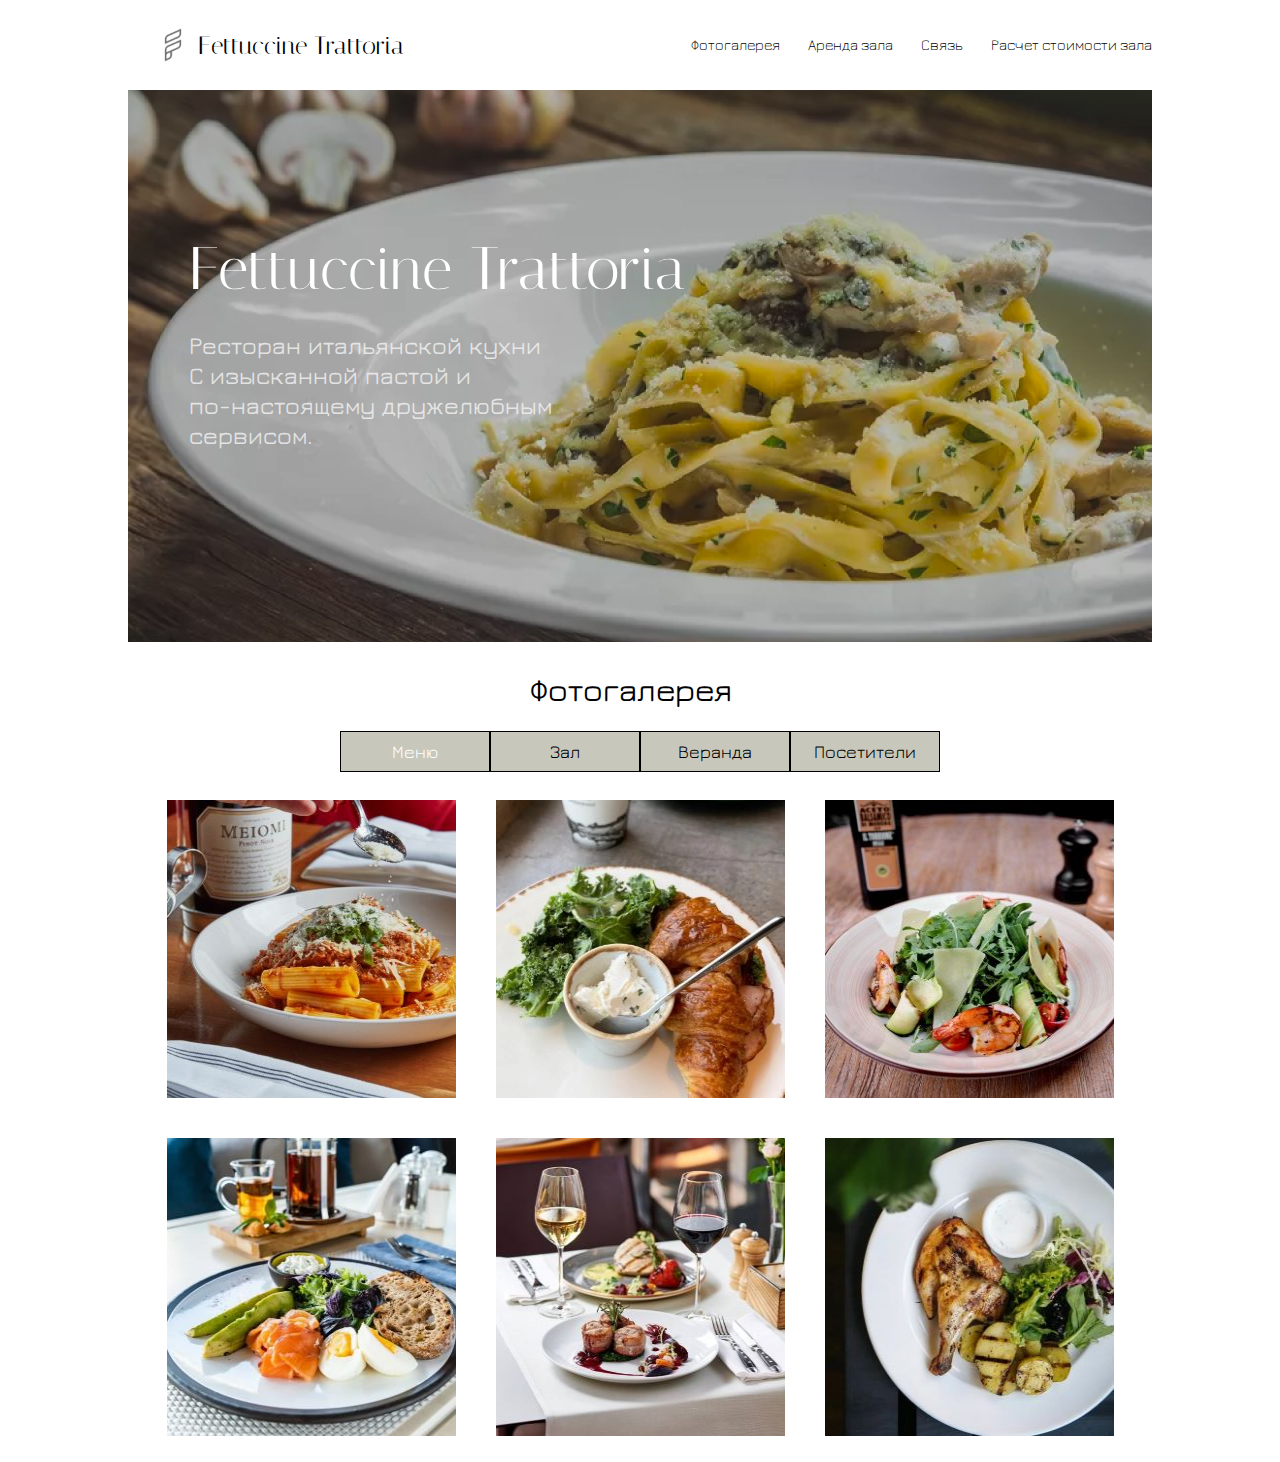
==== index.html @ 3e2b400a "feat: add intro section" ====
<!DOCTYPE html>
<html lang="ru">
<head>
    <meta charset="UTF-8">
    <meta http-equiv="X-UA-Compatible" content="IE=edge">
    <meta name="viewport" content="width=device-width, initial-scale=1.0">
    
    <link rel="icon" href="./assets/svg/logo.svg" type="image/svg">

    
    <link rel="stylesheet" href="./style.css">
<!-- <link rel="stylesheet" href="./reset.css"> -->


<title>Fettuccine Trattoria</title>

</head>

<body>

    <header class="header">
        <div class="wrapper">
            <div class="header__wrapper">
                <div class="header__logo">
                    
                    <a href="#" class="header__logo-link">
                        <img src="./assets/svg/logo.svg" alt="Logo" width="50" height="50" class="header__logo-pic" >
                    </a>
                    <div class="header__logo_text">
                        <a href="#" class="header__logo_text-link">
                            Fettuccine Trattoria
                        </a>
                    </div>
                </div>

                                    
                  <nav class="header__nav">

                    <input id="menu-toggle" type="checkbox">
                    <label class="menu-btn" for="menu-toggle">
                      <span></span>
                    </label>


                    <ul class="header__list">
                        <li class="header__item">
                             <a href="#!" class="header__link">Фотогалерея</a>
                        </li>
                        <li class="header__item">
                            <a href="#!" class="header__link">Аренда зала</a>
                        </li>
                        <li class="header__item">
                             <a href="#!" class="header__link">Связь</a>
                         </li>
                         <li class="header__item">
                            <a href="./calc.html" class="header__link">Расчет стоимости зала</a>
                     </li>
                    </ul>
      	          </nav>
           </div>
      </div>
    </header>

    <main class="main">
         <section class="intro">
            <div class="intro__block">
                <h1 class="intro__title">Fettuccine Trattoria</h1>
                <p class="intro__subtitle">Ресторан итальянской кухни 
                    <br> С изысканной пастой и 
                    <br>по-настоящему дружелюбным 
                    <br>сервисом.</p>

            </div>
        </section> 

        <!-- <section class="preim wrapper">
            <h2 class="preim__title page__title">Преимущества ресторана</h2>
           
            <div class="preim__cards">


                <div class="v1_22">
                    <div class="v1_33"></div><span class="v1_44">КУХНЯ</span>
                    <span class="v1_55">Ospitalita Italiana 2022 - 202310 best Taste of Belarus 2023<br>Лучший ресторан 2021 года по версии 10-Го Белорусского Гастрономического Фестиваля.
            </span></div>


                <div class="v3_2">
                    <div class="v3_3"></div>
                <span class="v3_4">МЕСТОПОЛОЖЕНИЕ</span>
                <span class="v3_5">Мы находимся в самом центре столицы, но благодаря тому,<br> 
                что ресторан в<br>отдельностоящем особняке в<br>тихом московском дворике, у<br>нас очень спокойно и уютно.
                        </span></div>
                    

                <div class="v5_2">
                    <div class="v5_3">
                    </div>
                    <span class="v5_4">ОТЗЫВЫ</span>
                <span class="v5_5">Награда Traveller"s Choice<br>2022 на TripAdvisor<br>5 на Facebook<br>
                    4,7 на Google<br>4,8 на Яндекс</span>
                </div>
              
         

                <div class="v6_2">
                <div class="v6_3"></div><span class="v6_4">СРЕДНИЙ ЧЕК</span>
                <span class="v6_5">Мы используем лучшие<br>
                    ингредиенты для наших блюд и<br>
                    уверены, что у нас отличное<br>
                    сочетание - "цена - качество"
        
                </span></div>
                
           

            </div>

         </section> -->

         <section class="halls wrapper">
            <h2 class="halls__title page__title">Фотогалерея</h2>
           
            <div class="halls__buttons">
                <button class="halls__button button_color" data-hall="menu">Меню</button>
                <button class="halls__button" data-hall="hall">Зал</button>
                <button class="halls__button" data-hall="veranda">Веранда</button>
                <button class="halls__button" data-hall="visitors">Посетители</button>
            </div>

            <div class="photo__slider">
                <div class="slider">
                    <ul class="halls__cards slider_left">
                        <li class="halls__card"><img class="halls__img" src="./assets/jpg/меню1.jpg" alt=""></li>
                        <li class="halls__card-none-mobile"><img class="halls__img" src="./assets/jpg/меню2.jpg" alt=""></li>
                        <li class="halls__card-none-mobile"><img class="halls__img" src="./assets/jpg/меню3.jpg" alt=""></li>
                        <li class="halls__card-none-mobile"><img class="halls__img" src="./assets/jpg/меню4.jpg" alt=""></li>
                        <li class="halls__card-none"><img class="halls__img" src="./assets/jpg/меню5.jpg" alt=""></li>
                        <li class="halls__card-none"><img class="halls__img" src="./assets/jpg/меню6.jpg" alt=""></li>
                    </ul>
                
                    <ul class="halls__cards slider_center">  
                        <li class="halls__card"><img class="halls__img" src="./assets/jpg/меню1.jpg" alt=""></li>
                        <li class="halls__card-none-mobile"><img class="halls__img" src="./assets/jpg/меню2.jpg" alt=""></li>
                        <li class="halls__card-none-mobile"><img class="halls__img" src="./assets/jpg/меню3.jpg" alt=""></li>
                        <li class="halls__card-none-mobile"><img class="halls__img" src="./assets/jpg/меню4.jpg" alt=""></li>
                        <li class="halls__card-none"><img class="halls__img" src="./assets/jpg/меню5.jpg" alt=""></li>
                        <li class="halls__card-none"><img class="halls__img" src="./assets/jpg/меню6.jpg" alt=""></li>
                    </ul>
                         
                    <ul class="halls__cards slider_right">  
                        <li class="halls__card"><img class="halls__img" src="./assets/jpg/меню1.jpg" alt=""></li>
                        <li class="halls__card-none-mobile"><img class="halls__img" src="./assets/jpg/меню2.jpg" alt=""></li>
                        <li class="halls__card-none-mobile"><img class="halls__img" src="./assets/jpg/меню3.jpg" alt=""></li>
                        <li class="halls__card-none-mobile"><img class="halls__img" src="./assets/jpg/меню4.jpg" alt=""></li>
                        <li class="halls__card-none"><img class="halls__img" src="./assets/jpg/меню5.jpg" alt=""></li>
                        <li class="halls__card-none"><img class="halls__img" src="./assets/jpg/меню6.jpg" alt=""></li>
                    </ul>
                </div>
                
                <div class="arrows">
                    <button class="button_slider_left">&lt;--</button>
                    <button class="button_slider_right">--></button>
                </div>
            </div>
         

        </section>



        <!-- <section class="video wrapper">
            <h2 class="video__title page__title">Видео</h2>
            <li class="video__main"><img class="video__img" src="./Assets/jpg/image 1.jpg" alt="">

        </li>
        </section>

        <section class="price wrapper">
            <h2 class="price__title page__title">Аренда зала</h2>
    
            <div class="price__cards">

                <div class="price__one price__card">
                    <div class="v0_4">
                        <span class="v0_1">День рождения</span>
                        <span class="v0_2">от 250 $</span>
                        <span class="v0_3">10-30 чел. <br><br>
                       Малый зал<br>
                      Музыкальное<br> оборудование<br>
                      Подбор меню</span>
                    </div>

                </div>

                <div class="price__one price__card">
                    <div class="v0_4">
                        <span class="v0_1">Корпоративный<br>праздник<br><br></span>
                        <span class="v0_2"><br>от 750 $<br></span>
                        <span class="v0_3"><br>30-50 чел.<br> <br>
                            Большой зал<br>
                            Фуршет<br>
                            Музыкальное<br>оборудование<br>
                            Подбор меню</span>
                    </div>

                </div>

                <div class="price__one price__card">
                    <div class="v0_4">
                        <span class="v0_1">Свадьба в итальянском стиле <br></span>
                        <span class="v0_2"><br>от 1250$ </span>
                        <span class="v0_3"><br>50-100 чел.<br> <br>
                            Большой зал и веранда<br>
                            Индивидуальное меню<br>
                            Декорации<br>
                            Фуршет<br>
                            Музыкальное<br>оборудование</span>
                    </div>

                </div>

            </div>

        </section>

        <section class="connection wrapper">
        <div class="v8_2"><div class="v8_3"></div>
        <div class="v8_4"><div class="v8_5"><span class="v8_6">Сообщение</span>
        </div><div class="v8_7"><span class="v8_8">Номер телефона</span>
        </div><div class="v8_9"><span class="v8_10">E-mail</span></div>
        <div class="v8_11"><span class="v8_12">Отправить</span></div></div>
        <div class="v8_13"><span class="v8_14">Здесь Вы можете связаться  с нами</span></div></div>
         </section> -->  

    </main>
    <!-- <section class="footer wrapper">

        <div class="footer__first">

            <div class="footer__one">
                <p class="footer_one">Брест, ул. Вишневая, д. 25<br>
                    E-mail: fettuccine.rest@gmail.com
                </p><br>
              <span>©</span>
              <span>2023</span>
              <a href="https://github.com/Darya3em3">github</a>
            </div>
     </div>

     <div><p class="footer_second">Ссылка на макет Figma<br>
        Бессилко Дарья, ЭМ-3
    </p></div>

    
      <div class="footer_third">
        <div class="footer__links">
            <a href="#">
                <img class="icon__inst" src="./Assets/svg/inst.svg" alt="">
            </a>
            <a href="#">
                <img class="icon__pin" src="./Assets/svg/image 4.svg" alt="">
            </a>
            <a href="#">
                <img class="icon__tg" src="./Assets/svg/tg.svg" alt="">
            </a>
          </div>
          <p class="footer_three">т. +375 (33) 246-18-15</p>
        </div>

     </section> -->
     <script type="module" src="./script.js"></script>
</body>
</html>
---- style.css ----
@charset "UTF-8";
html, body, div, span, applet, object, iframe,
h1, h2, h3, h4, h5, h6, p, blockquote, pre,
a, abbr, acronym, address, big, cite, code,
del, dfn, em, img, ins, kbd, q, s, samp,
small, strike, strong, sub, sup, tt, var,
b, u, i, center,
dl, dt, dd, ol, ul, li,
fieldset, form, label, legend,
table, caption, tbody, tfoot, thead, tr, th, td,
article, aside, canvas, details, embed,
figure, figcaption, footer, header, hgroup,
menu, nav, output, ruby, section, summary,
time, mark, audio, video {
  margin: 0;
  padding: 0;
  border: 0;
  font-size: 100%;
  font: inherit;
  vertical-align: baseline;
}

/* make sure to set some focus styles for accessibility */
:focus {
  outline: 0;
}

/* HTML5 display-role reset for older browsers */
article, aside, details, figcaption, figure,
footer, header, hgroup, menu, nav, section {
  display: block;
}

body {
  line-height: 1;
}

ol, ul {
  list-style: none;
}

blockquote, q {
  quotes: none;
}

blockquote:before, blockquote:after,
q:before, q:after {
  content: "";
  content: none;
}

table {
  border-collapse: collapse;
  border-spacing: 0;
}

input[type=search]::-webkit-search-cancel-button,
input[type=search]::-webkit-search-decoration,
input[type=search]::-webkit-search-results-button,
input[type=search]::-webkit-search-results-decoration {
  -webkit-appearance: none;
  -moz-appearance: none;
}

input[type=search] {
  -webkit-appearance: none;
  -moz-appearance: none;
  box-sizing: content-box;
}

textarea {
  overflow: auto;
  vertical-align: top;
  resize: vertical;
}

/**
 * Correct `inline-block` display not defined in IE 6/7/8/9 and Firefox 3.
 */
audio,
canvas,
video {
  display: inline-block;
  *display: inline;
  *zoom: 1;
  max-width: 100%;
}

/**
 * Prevent modern browsers from displaying `audio` without controls.
 * Remove excess height in iOS 5 devices.
 */
audio:not([controls]) {
  display: none;
  height: 0;
}

/**
 * Address styling not present in IE 7/8/9, Firefox 3, and Safari 4.
 * Known issue: no IE 6 support.
 */
[hidden] {
  display: none;
}

/**
 * 1. Correct text resizing oddly in IE 6/7 when body `font-size` is set using
 *    `em` units.
 * 2. Prevent iOS text size adjust after orientation change, without disabling
 *    user zoom.
 */
html {
  font-size: 100%; /* 1 */
  -webkit-text-size-adjust: 100%; /* 2 */
  -ms-text-size-adjust: 100%; /* 2 */
}

/**
 * Address `outline` inconsistency between Chrome and other browsers.
 */
a:focus {
  outline: thin dotted;
}

/**
 * Improve readability when focused and also mouse hovered in all browsers.
 */
a:active,
a:hover {
  outline: 0;
}

/**
 * 1. Remove border when inside `a` element in IE 6/7/8/9 and Firefox 3.
 * 2. Improve image quality when scaled in IE 7.
 */
img {
  border: 0; /* 1 */
  -ms-interpolation-mode: bicubic; /* 2 */
}

/**
 * Address margin not present in IE 6/7/8/9, Safari 5, and Opera 11.
 */
figure {
  margin: 0;
}

/**
 * Correct margin displayed oddly in IE 6/7.
 */
form {
  margin: 0;
}

/**
 * Define consistent border, margin, and padding.
 */
fieldset {
  border: 1px solid #c0c0c0;
  margin: 0 2px;
  padding: 0.35em 0.625em 0.75em;
}

/**
 * 1. Correct color not being inherited in IE 6/7/8/9.
 * 2. Correct text not wrapping in Firefox 3.
 * 3. Correct alignment displayed oddly in IE 6/7.
 */
legend {
  border: 0; /* 1 */
  padding: 0;
  white-space: normal; /* 2 */
  *margin-left: -7px; /* 3 */
}

/**
 * 1. Correct font size not being inherited in all browsers.
 * 2. Address margins set differently in IE 6/7, Firefox 3+, Safari 5,
 *    and Chrome.
 * 3. Improve appearance and consistency in all browsers.
 */
button,
input,
select,
textarea {
  font-size: 100%; /* 1 */
  margin: 0; /* 2 */
  vertical-align: baseline; /* 3 */
  *vertical-align: middle; /* 3 */
}

/**
 * Address Firefox 3+ setting `line-height` on `input` using `!important` in
 * the UA stylesheet.
 */
button,
input {
  line-height: normal;
}

/**
 * Address inconsistent `text-transform` inheritance for `button` and `select`.
 * All other form control elements do not inherit `text-transform` values.
 * Correct `button` style inheritance in Chrome, Safari 5+, and IE 6+.
 * Correct `select` style inheritance in Firefox 4+ and Opera.
 */
button,
select {
  text-transform: none;
}

/**
 * 1. Avoid the WebKit bug in Android 4.0.* where (2) destroys native `audio`
 *    and `video` controls.
 * 2. Correct inability to style clickable `input` types in iOS.
 * 3. Improve usability and consistency of cursor style between image-type
 *    `input` and others.
 * 4. Remove inner spacing in IE 7 without affecting normal text inputs.
 *    Known issue: inner spacing remains in IE 6.
 */
button,
html input[type=button],
input[type=reset],
input[type=submit] {
  -webkit-appearance: button; /* 2 */
  cursor: pointer; /* 3 */
  *overflow: visible; /* 4 */
}

/**
 * Re-set default cursor for disabled elements.
 */
button[disabled],
html input[disabled] {
  cursor: default;
}

/**
 * 1. Address box sizing set to content-box in IE 8/9.
 * 2. Remove excess padding in IE 8/9.
 * 3. Remove excess padding in IE 7.
 *    Known issue: excess padding remains in IE 6.
 */
input[type=checkbox],
input[type=radio] {
  box-sizing: border-box; /* 1 */
  padding: 0; /* 2 */
  *height: 13px; /* 3 */
  *width: 13px; /* 3 */
}

/**
 * 1. Address `appearance` set to `searchfield` in Safari 5 and Chrome.
 * 2. Address `box-sizing` set to `border-box` in Safari 5 and Chrome
 *    (include `-moz` to future-proof).
 */
input[type=search] {
  -webkit-appearance: textfield; /* 1 */ /* 2 */
  box-sizing: content-box;
}

/**
 * Remove inner padding and search cancel button in Safari 5 and Chrome
 * on OS X.
 */
input[type=search]::-webkit-search-cancel-button,
input[type=search]::-webkit-search-decoration {
  -webkit-appearance: none;
}

/**
 * Remove inner padding and border in Firefox 3+.
 */
button::-moz-focus-inner,
input::-moz-focus-inner {
  border: 0;
  padding: 0;
}

/**
 * 1. Remove default vertical scrollbar in IE 6/7/8/9.
 * 2. Improve readability and alignment in all browsers.
 */
textarea {
  overflow: auto; /* 1 */
  vertical-align: top; /* 2 */
}

/**
 * Remove most spacing between table cells.
 */
table {
  border-collapse: collapse;
  border-spacing: 0;
}

html,
button,
input,
select,
textarea {
  color: #222;
}

::-moz-selection {
  background: #b3d4fc;
  text-shadow: none;
}

::selection {
  background: #b3d4fc;
  text-shadow: none;
}

img {
  vertical-align: middle;
}

fieldset {
  border: 0;
  margin: 0;
  padding: 0;
}

textarea {
  resize: vertical;
}

.chromeframe {
  margin: 0.2em 0;
  background: #ccc;
  color: #000;
  padding: 0.2em 0;
}

html {
  box-sizing: border-box;
}

*, *::before, *::after {
  box-sizing: inherit;
}

.page__title {
  font-family: "Jura";
  font-style: normal;
  font-weight: 500;
  font-size: 32px;
  line-height: 38px;
  text-align: center;
  color: #000000;
}

/*.page__line{
  position: absolute;
  width: 327px;
  height: 12px;
  transform: rotate(180deg);
}*/
/*body {
  font-family: 'Italiana';
font-style: normal;
font-weight: 300;
font-size: 15px;
line-height: 18px;
color: #000000;
}*/
/*HEADER*/
.wrapper {
  max-width: 1024px;
  min-height: 90px;
  margin: 0 auto;
  position: relative;
}
@media (max-width: 320px) {
  .wrapper {
    margin: -14px auto;
  }
}

.header {
  /*position: fixed;*/
  top: 0;
  left: 0;
  width: 100%;
}
@media (max-width: 768px) {
  .header {
    height: 90px;
    max-width: 768px;
  }
}
@media (max-width: 320px) {
  .header {
    height: 85px;
    max-width: 320px;
  }
}

.header__wrapper {
  min-height: 90px;
  max-width: 1024px;
  display: flex;
  /*flex-wrap: wrap;*/
  flex-wrap: nowrap;
  align-items: center;
  justify-content: space-between;
}
@media (max-width: 768px) {
  .header__wrapper {
    height: 90px;
    max-width: 768px;
  }
}
@media (max-width: 320px) {
  .header__wrapper {
    height: 70px;
    max-width: 320px;
  }
}

/*.header__list{
  margin-top: 0px;
  display: flex;
  flex-wrap: wrap;
  gap: 0 28px;
flex-wrap: wrap;
text-align: center;
}*/
.header__list {
  max-width: 1024px;
  display: flex;
  justify-content: center;
  max-height: 36px;
  gap: 0 28px;
  /*max-width: 1024px;
  display: flex;
  justify-content: center;

  gap: 0 15px;
  flex-wrap: wrap;
  text-align: center;*/
}
@media (max-width: 768px) {
  .header__list {
    gap: 0 20px;
  }
}
@media (max-width: 320px) {
  .header__list {
    /*display: none;*/
  }
}

.style_logo_text {
  text-align: right;
}

.style_logo_text {
  font-family: "Italiana";
  font-style: normal;
  position: absolute;
  width: 238px;
  height: 34px;
  left: 70px;
  top: 32px;
}

/*что это..*/
/*.header__logo_text-li{
min-height: 90px;
max-width: 1024px;
  font-family: Italiana;
  font-weight: 238;
  font-style: normal;
  font-size: 25px;
  line-height: 29px;
  color: black;
  text-decoration: none; 
}*/
@media (max-width: 320px) {
  .header__logo_text {
    margin-top: 17px;
  }
}

.header__logo_text-link {
  font-family: "Italiana";
  font-style: normal;
  font-weight: 400;
  font-size: 25px;
  line-height: 29px;
  color: black;
  text-decoration: none;
}
@media (max-width: 768px) {
  .header__logo_text-link {
    font-size: 25px;
    line-height: 29px;
  }
}
@media (max-width: 320px) {
  .header__logo_text-link {
    padding-top: 10px;
    /* height: 63px;*/
    font-size: 15px;
    line-height: 18px;
  }
}

/*
.header__logo-link{
  /*margin-top: 20px; */ /*9*/
/*margin-right: 11px;
 margin-left: 20px;
 align-items: center;

 @media (max-width: 768px){
   margin-left: 20px;

 }

 @media (max-width: 320px){
  position: relative;
  margin-top: 10px;

  margin-left: 12px;;       
 }

 }
*/
.header__logo {
  /* width: 159px; */
  height: 63px;
  display: flex;
  flex-wrap: wrap;
  align-items: center;
  justify-content: space-between;
  margin-left: 0px;
}
@media (max-width: 320px) {
  .header__logo {
    padding-top: 0px;
    max-height: 388px;
    margin-left: 0px;
  }
}

/*.style_logo_te{
  min-height: 90px;
  max-width: 1024px;
  font-family: 'Italiana';
  font-style: normal;
  font-weight: 400;
  font-size: 25px;
  margin-left: 30px;
  margin-top: 0px;
  color: #000000;  
}*/
/*.header__logo{
   justify-content: space-between; 
   margin-right: 20px;
 }
*/
/* .header__logo-link{
  height: 50px;
  display: flex;
  margin-left: 18px;
  padding-top: 12px;
  height: 5px;
}*/
.header__logo-link {
  /*margin-top: 20px; */ /*9*/
  /*margin-right: 11px;*/
  margin-left: 20px;
  align-items: center;
}
@media (max-width: 768px) {
  .header__logo-link {
    margin-left: 20px;
  }
}
@media (max-width: 320px) {
  .header__logo-link {
    position: relative;
    margin-top: 10px;
    margin-left: 12px;
  }
}

.header__item-last {
  margin-right: 19px;
  /*
  @media (max-width: 768px){
    margin-right: 17px;
  }
  */
  /*@media (max-width: 320px){
  }*/
}

.header__wrapper:hover, .header__wrapper:focus, .header__wrapper:active {
  color: #ffffff;
}

/*что это 2*/
/*
.header__item{
  margin-right: 11px;
  padding-top: 35px;
}
*/
.header__link {
  font-family: "Jura";
  font-style: normal;
  font-weight: 300;
  font-size: 15px;
  line-height: 18px;
  color: black;
  text-decoration: none;
}
@media (max-width: 768px) {
  .header__link {
    font-size: 15px;
    line-height: 18px;
  }
}
@media (max-width: 320px) {
  .header__link {
    font-weight: 0;
    font-size: 0px;
    line-height: 0px;
  }
}

.intro {
  height: 552px;
  width: 1024px;
  margin: 0 auto;
  background-image: url(./Assets/jpg/image.jpg);
  padding-left: 61px;
  padding-bottom: 124px;
}
@media (max-width: 768px) {
  .intro {
    height: 552px;
    width: 100%;
  }
}
@media (max-width: 320px) {
  .intro {
    background-image: url(./Assets/jpg/image320.jpg);
    height: 283px;
    width: 320px;
    padding-top: 10px;
    padding-left: 21px;
  }
}

.intro__block {
  display: flex;
  flex-direction: column;
  padding-top: 43px;
  gap: 26px;
}
@media (max-width: 320px) {
  .intro__block {
    padding-top: 3px;
  }
}

.intro__title {
  font-family: "Italiana";
  font-style: normal;
  font-weight: 400;
  font-size: 60px;
  line-height: 71px;
  color: #FFFFFF;
  padding-top: 100px;
}
@media (max-width: 768px) {
  .intro__title {
    font-size: 60px;
  }
}
@media (max-width: 320px) {
  .intro__title {
    font-size: 30px;
    line-height: 35px;
    padding-top: 43px;
  }
}

.intro__subtitle {
  font-family: "Jura";
  font-style: normal;
  font-weight: 445;
  font-size: 24px;
  line-height: 30px;
  color: rgba(245, 245, 245, 0.79);
}
@media (max-width: 768px) {
  .intro__subtitle {
    /* font-size: 20px;
     line-height: 35px;*/
  }
}
@media (max-width: 320px) {
  .intro__subtitle {
    padding-top: 15px;
    font-size: 15px;
    line-height: 17.75px;
  }
}

/*SERVICE*/
.v6_2 {
  width: 241px;
  height: 306px;
  background-repeat: no-repeat;
  background-position: center center;
  background-size: cover;
  opacity: 1;
  position: relative;
  top: 26px;
  left: 0px;
  overflow: hidden;
}

.v6_3 {
  width: 113px;
  height: 104px;
  background: url("./assets/svg/f_ad4.svg");
  background-repeat: no-repeat;
  background-position: center center;
  background-size: cover;
  opacity: 1;
  position: absolute;
  top: 13px;
  left: 64px;
  overflow: hidden;
}

.v6_4 {
  width: 193px;
  color: rgb(0, 0, 0);
  position: absolute;
  top: 134px;
  left: 10px;
  font-family: Megrim;
  font-weight: Medium;
  font-size: 23px;
  opacity: 1;
  text-align: center;
}

.v6_5 {
  width: 229px;
  color: rgb(0, 0, 0);
  position: absolute;
  top: 180px;
  left: 3px;
  font-family: Jura;
  font-weight: Regular;
  font-size: 15px;
  Line-height: 18px;
  opacity: 1;
  text-align: center;
}

.v5_2 {
  width: 239px;
  height: 306px;
  background-repeat: no-repeat;
  background-position: center center;
  background-size: cover;
  opacity: 1;
  position: relative;
  top: 26px;
  left: 0px;
  overflow: hidden;
}

.v5_3 {
  width: 135px;
  height: 87px;
  background: url("./assets/svg/f_ad3.svg");
  background-repeat: no-repeat;
  background-position: center center;
  background-size: cover;
  opacity: 1;
  position: absolute;
  top: 16px;
  left: 52px;
  overflow: hidden;
}

.v5_4 {
  width: 99px;
  color: rgb(0, 0, 0);
  position: absolute;
  top: 133px;
  left: 61px;
  font-family: Megrim;
  font-weight: Medium;
  font-size: 23px;
  opacity: 1;
  text-align: center;
}

.v5_5 {
  width: 229px;
  color: rgb(0, 0, 0);
  position: absolute;
  top: 181px;
  left: 10px;
  font-family: Jura;
  font-weight: Medium;
  font-size: 15px;
  Line-height: 18px;
  opacity: 1;
  text-align: center;
}

.v3_2 {
  width: 254px;
  height: 306px;
  background-repeat: no-repeat;
  background-position: center center;
  background-size: cover;
  opacity: 1;
  position: relative;
  top: 26px;
  left: 0px;
  overflow: hidden;
}

.v3_3 {
  width: 135px;
  height: 111px;
  background: url("./assets/svg/f_ad2.svg");
  background-repeat: no-repeat;
  background-position: center center;
  background-size: cover;
  opacity: 1;
  position: absolute;
  top: 4px;
  left: 61px;
  overflow: hidden;
}

.v3_4 {
  width: 276px;
  color: rgb(0, 0, 0);
  position: absolute;
  top: 133px;
  left: 19px;
  /* Width: 276px;
  Height: 28px;*/
  font-family: "Megrim";
  font-weight: 500;
  line-height: 27px;
  font-size: 23px;
  opacity: 1;
  text-align: center;
}

.v3_5 {
  width: 245px;
  color: rgb(0, 0, 0);
  position: absolute;
  top: 180px;
  left: 4px;
  font-family: "Jura";
  font-weight: 500;
  font-size: 15px;
  Line-height: 18px;
  opacity: 1;
  text-align: center;
}

/**/
.v1_22 {
  width: 247px;
  height: 306px;
  background-repeat: no-repeat;
  background-position: center center;
  background-size: cover;
  opacity: 1;
  position: relative;
  top: 26px;
  left: 0px;
  overflow: hidden;
}

.v1_33 {
  width: 135px;
  height: 111px;
  background: url("./assets/svg/f_ad1.svg");
  background-repeat: no-repeat;
  background-position: center center;
  background-size: cover;
  opacity: 1;
  position: absolute;
  top: 0px;
  left: 53px;
  overflow: hidden;
}

.v1_44 {
  width: 74px;
  color: rgb(0, 0, 0);
  position: absolute;
  top: 132px;
  left: 81px;
  font-family: "Megrim";
  font-weight: Medium;
  font-size: 23px;
  opacity: 1;
  text-align: center;
}

.v1_55 {
  width: 253px;
  color: rgb(0, 0, 0);
  position: absolute;
  top: 183px;
  left: 3px;
  font-family: "Jura";
  font-weight: Medium;
  font-size: 15px;
  opacity: 1;
  Line-height: 18px;
  text-align: center;
}

.preim {
  max-width: 1024px;
  min-height: 443px;
  position: relative;
}
@media (max-width: 768px) {
  .preim {
    max-width: 768px;
  }
}
@media (max-width: 320px) {
  .preim {
    max-width: 320px;
  }
}

.preim__title {
  padding: 40px 0 0 0px;
  /* padding: 5px 0 0 0px;*/
  margin-left: 15px;
}
@media (max-width: 768px) {
  .preim__title {
    padding: 50px 0 0 40px;
  }
}
@media (max-width: 320px) {
  .preim__title {
    padding: 16px 0 0 15px;
  }
}

/*для выше
  .service__title{
  padding: 27px 0 0 75px;
  }
  */
/*может и не нужно .preim{
  max-width: 1024px;
  margin: 110 auto;
}*/
.preim__cards {
  max-width: 1024px;
  min-height: 329px;
  /*
  max-width: 951px;*/
  margin: 0 auto;
  padding: 10px 0 0 0;
  display: flex;
  gap: 90px 0;
}
@media (max-width: 768px) {
  .preim__cards {
    max-width: 675px;
    padding: 50px 0 0 0;
    gap: 28px 0;
  }
}
@media (max-width: 320px) {
  .preim__cards {
    max-width: 284px;
    padding: 25px 0 0 0;
    gap: 14px 0;
  }
}

/*что-то на нормальном
.service__cards {
max-width: 951px;
margin: 0 auto;
padding: 96px 0 0 0;
display: flex;
flex-direction: column;
gap: 58px 0;
}
*/
.preim__card {
  min-height: 217px;
  gap: 221px;
  align-items: center;
  padding: 0 0 0 45px;
  margin-top: 29px;
}
@media (max-width: 768px) {
  .preim__card {
    min-height: 107px;
    gap: 25px;
    padding: 0 0 0 78px;
  }
}
@media (max-width: 320px) {
  .preim__card {
    min-height: 45px;
    gap: 10px;
    padding: 0 0 0 14px;
  }
}

/*что-то на нормальном
.service__card{
border: 3px solid #A18364;
min-height: 217px;
display: flex;
gap: 21px;
align-items: center;
padding: 0 0 0 26px;
}

*/
/*хз все эти imj и карды*/
.preim__card-img1 {
  width: 135px;
  height: 111.38px;
  margin-top: 0px;
}

.preim__card-img2 {
  width: 135px;
  height: 111.38px;
  margin-top: 0px;
}

.preim__card-img3 {
  width: 135px;
  height: 117.38px;
  margin-top: 0px;
}

.preim__card2 {
  min-height: 217px;
  gap: 221px;
  align-items: center;
  padding: 0 0 0 50px;
  margin-top: 0px;
}

.preim__card3 {
  min-height: 217px;
  gap: 221px;
  align-items: center;
  padding: 0 0 0 21px;
  margin-top: 0px;
}

.preim__card4 {
  min-height: 217px;
  gap: 221px;
  align-items: center;
  padding: 0 0 0 5px;
  margin-top: 0px;
}

.preim__card-img4 {
  width: 111px;
  height: 110.38px;
  margin-top: 18px;
  margin-left: 85px;
}

.preim__card-paragraph {
  font-family: "Megrim";
  font-weight: 500;
  font-size: 23px;
  line-height: 27px;
  position: absolute;
  margin-left: 31px;
  margin-top: 18px;
  gap: 2px;
  color: #000000;
}

/*хз что это*/
.preim__card-paragraph-opis {
  font-family: "Jura";
  font-style: normal;
  font-weight: 500;
  font-size: 15px;
  line-height: 18px;
  text-align: center;
  color: #000000;
  position: relative;
}

/*HALLS*/
.halls__title {
  padding: 28px 18px 0 0;
}
@media (max-width: 320px) {
  .halls__title {
    padding: 14px 2px 0 0;
  }
}

.halls__buttons {
  padding: 23px 0 0 0px;
  margin: 10 auto;
  display: flex;
  /*margin-left: 192px;*/
  justify-content: center;
  /* gap: 0 10px;*/
}
@media (max-width: 320px) {
  .halls__buttons {
    padding: 23px 0 0 0;
    /*gap: 7px;*/
    flex-wrap: wrap;
  }
}

.halls__button {
  width: 150px;
  height: 41px;
  background-color: #C7C7BB;
  border: 1px solid #000000;
  font-family: "Jura";
  font-style: normal;
  font-weight: 400;
  font-size: 18px;
  line-height: 21px;
  text-align: center;
  color: #000000;
  transition: 0.6s all ease-in-out;
}

.halls__button:hover {
  /* background-color: #C7C7BB;
   color: #fff;*/
  cursor: pointer;
}

.halls__cards {
  display: flex;
  gap: 40px 40px;
  justify-content: center;
  margin: 28px auto 0 auto;
  flex-wrap: wrap;
}

/*.halls__card {
}
*/
.halls__img {
  width: 289px;
  height: 298px;
}

/*.display__none{
  @media (max-width: 768px)
{
  display:none;
}
}*/
/*@media (max-width: 320px)
{display:none;
}}*/
/*@media (max-width: 768px)
{}*/
@media (max-width: 768px) {
  .halls__card-none {
    display: none;
  }
}
@media (max-width: 320px) {
  .halls__card-none {
    display: none;
  }
}

@media (max-width: 320px) {
  .halls__card-none-mobile {
    display: none;
  }
}
.button_color {
  background-color: #C7C7BB;
  color: #fff;
}

/*slider*/
.photo__slider {
  position: relative;
  height: 690px;
  overflow-x: hidden;
}
@media (max-width: 768px) {
  .photo__slider {
    height: 690px;
  }
}
@media (max-width: 320px) {
  .photo__slider {
    height: 360px;
  }
}

.slider {
  display: flex;
  width: 300%;
  position: absolute;
  left: -100%;
  transition-duration: 3s;
}

.arrows {
  display: flex;
  position: absolute;
  z-index: 2;
  width: 100%;
  justify-content: space-between;
  top: calc(50% - 10px);
  opacity: 0;
  transition: all 3s;
}
.slider:hover + .arrows, .arrows:hover {
  opacity: 1;
}

.move_left {
  animation-name: move_left;
  animation-duration: 2s;
}

@keyframes move_left {
  0% {
    left: -100%;
  }
  100% {
    left: -200%;
  }
}
.move_right {
  animation-name: move_right;
  animation-duration: 2s;
}

@keyframes move_right {
  0% {
    left: -100%;
  }
  100% {
    left: 0%;
  }
}
.video {
  max-width: 1024px;
  min-height: 683px;
}

.video__title {
  position: relative;
  text-align: right;
  /*
  padding: 83px 405px 0 0;*/
  padding: 86px 445px 0 0;
}

/*хз что это*/
.video__link {
  max-width: 945px;
  height: 568px;
  display: block;
  margin: 1px auto 0 auto;
  padding: 20px 4px 0 0;
  /*margin: 83px 405px 405px 405px;
  margin-top: 30px;*/
}

.icon__video {
  display: block;
  margin: 1px auto 0 auto;
  padding: 20px 4px 0 0;
}

/*кр
.video__title {
padding: 74px 0 0 75px;
}
*/
.video__main {
  max-width: 945px;
  height: 568px;
  display: block;
  margin: 1px auto 0 auto;
  padding: 20px 444px 0 0;
}

/* price*/
.price__title {
  text-align: right;
  padding: 85px 425px 0 0;
}

.span {
  font-size: 35px;
  font-weight: 300;
}

.v0_4 {
  width: 227px;
  height: 285px;
  background: rgb(199, 199, 187);
  opacity: 1;
  position: relative;
  top: 0px;
  left: 0px;
  border-top-left-radius: 15px;
  border-top-right-radius: 15px;
  border-bottom-left-radius: 15px;
  border: 2px solid #000000;
  border-bottom-right-radius: 15px;
  overflow: hidden;
}

.v0_1 {
  width: 141px;
  color: rgb(0, 0, 0);
  position: absolute;
  top: 20px;
  left: 43px;
  font-family: Jura;
  font-weight: 600;
  font-size: 18px;
  opacity: 1;
  line-height: 21px;
  text-align: center;
  text-decoration-line: underline;
}

.v0_2 {
  width: 77px;
  color: rgb(0, 0, 0);
  position: absolute;
  top: 62px;
  left: 76px;
  font-family: Jura;
  font-weight: 600;
  font-size: 18px;
  line-height: 21px;
  opacity: 1;
  text-align: center;
}

.v0_3 {
  width: 218px;
  color: rgb(0, 0, 0);
  position: absolute;
  top: 99px;
  left: 9px;
  font-family: Jura;
  font-weight: 600;
  font-size: 18px;
  line-height: 21px;
  opacity: 1;
  text-align: center;
}

.price__card {
  min-height: 285px;
  display: flex;
  gap: 0px;
  align-items: center;
}

.price__one {
  margin: 0 0 0 85px;
}

.price__cards {
  min-width: 227px;
  padding: 36px 0 0 0;
  margin: 0 auto;
  display: flex;
  gap: 85px 0;
}

.price {
  max-width: 1024px;
  position: relative;
}

/*
  .price__c{
    font-weight: 600; 
  }

  .price__opis{
    font-size: 18px;
  }
    .price__card__one-paragraph {
    min-width: 540px;
    font-family: 'Jura';
  font-style: normal;
  font-weight: 600;
  font-size: 18px;
  line-height: 21px;
  text-align: center;
  text-decoration-line: underline;
  color: #000000;
  }

*/
/*con*/
.connection {
  max-width: 1024px;
  min-height: 750px;
  position: relative;
}

/**/
.v8_2 {
  width: 100%;
  height: 706px;
  background: url("/assets/jpg/image 2.jpg");
  background-repeat: no-repeat;
  background-position: center center;
  background-size: cover;
  opacity: 1;
  position: relative;
  top: 58px;
  left: 0px;
  overflow: hidden;
}

.v8_3 {
  width: 100%;
  height: 706px;
  background: url("../images/v8_3.png");
  background-repeat: no-repeat;
  background-position: center center;
  background-size: cover;
  opacity: 1;
  position: absolute;
  top: 2px;
  left: 0px;
  overflow: hidden;
}

.v8_4 {
  width: 432px;
  height: 532px;
  background: url("../images/v8_4.png");
  background-repeat: no-repeat;
  background-position: center center;
  background-size: cover;
  opacity: 1;
  position: absolute;
  top: 126px;
  left: 512px;
  overflow: hidden;
}

.v8_5 {
  width: 332px;
  height: 276px;
  background: url("../images/v8_5.png");
  background-repeat: no-repeat;
  background-position: center center;
  background-size: cover;
  opacity: 1;
  position: absolute;
  top: 142px;
  left: 18px;
  overflow: hidden;
  border: 1px solid #FFFFFF;
}

.v8_6 {
  width: 178px;
  color: rgb(255, 255, 255);
  position: absolute;
  top: 13px;
  left: 12px;
  font-family: Jura;
  font-weight: Regular;
  font-size: 32px;
  opacity: 1;
  text-align: center;
}

.v8_7 {
  width: 399px;
  height: 47px;
  background: url("../images/v8_7.png");
  background-repeat: no-repeat;
  background-position: center center;
  background-size: cover;
  opacity: 1;
  position: absolute;
  top: 82px;
  left: 18px;
  overflow: hidden;
  border: 1px solid #FFFFFF;
}

.v8_8 {
  width: 286px;
  color: rgb(255, 255, 255);
  position: relative;
  top: 0px;
  left: 0px;
  font-family: Jura;
  font-weight: Regular;
  font-size: 32px;
  opacity: 1;
  text-align: center;
}

.v8_9 {
  width: 399px;
  height: 47px;
  background: url("../images/v8_9.png");
  background-repeat: no-repeat;
  background-position: center center;
  background-size: cover;
  opacity: 1;
  position: absolute;
  top: 24px;
  left: 18px;
  overflow: hidden;
  border: 1px solid #FFFFFF;
}

.v8_10 {
  width: 141px;
  color: rgb(255, 255, 255);
  position: absolute;
  top: 0px;
  left: 11px;
  font-family: Jura;
  font-weight: Regular;
  font-size: 32px;
  opacity: 1;
  text-align: center;
}

.v8_11 {
  width: 199px;
  height: 47px;
  background: rgb(199, 199, 187);
  opacity: 1;
  position: absolute;
  top: 450px;
  left: 110px;
  overflow: hidden;
}

.v8_12 {
  width: 224px;
  color: rgb(255, 255, 255);
  position: absolute;
  top: 0px;
  left: 13px;
  font-family: Jura;
  font-weight: Regular;
  font-size: 32px;
  opacity: 1;
  text-align: center;
}

.v8_13 {
  width: 448px;
  height: 425px;
  background: url("../images/v8_13.png");
  background-repeat: no-repeat;
  background-position: center center;
  background-size: cover;
  opacity: 1;
  position: absolute;
  top: 138px;
  left: 18px;
  overflow: hidden;
}

.v8_14 {
  width: 372px;
  color: rgb(255, 255, 255);
  position: absolute;
  top: 37px;
  left: 38px;
  font-family: Jura;
  font-weight: Light;
  font-size: 65px;
  opacity: 1;
  text-align: left;
}

/*fot*/
.footer {
  max-width: 1024px;
  position: relative;
  min-height: 107px;
  padding: 0px 10px 0 10px;
  margin: 0 auto;
  display: flex;
  justify-content: space-between;
  align-items: center;
}

.footer__first {
  display: flex;
  gap: 0px 20px;
  font-family: "Jura";
  font-style: normal;
  font-weight: 400;
  font-size: 20px;
  line-height: 24px;
  align-items: center;
  text-align: center;
  color: #000000;
  /*max-width: 184px;*/
  height: 73px;
  flex-direction: column;
}

.footer_second {
  font-family: "Jura";
  font-style: normal;
  font-weight: 400;
  font-size: 18px;
  line-height: 21px;
  color: #000000;
  align-items: center;
  text-align: center;
  padding: 15px 0;
}

.footer_third {
  font-family: "Jura";
  font-style: normal;
  font-weight: 400;
  font-size: 20px;
  line-height: 24px;
  color: #000000;
  align-items: center;
  text-align: center;
}

.icon__inst {
  width: 38px;
  height: 38px;
}

.icon__pin {
  width: 36px;
  height: 36.72px;
}

.icon__tg {
  width: 58px;
  height: 54.28px;
}

.footer__one {
  display: flex;
  gap: 20px;
  flex-direction: column;
  align-items: center;
}

.footer__links {
  display: flex;
  gap: 10px;
  align-items: center;
}

/* megrim-regular - latin */
@font-face {
  font-display: swap; /* Check https://developer.mozilla.org/en-US/docs/Web/CSS/@font-face/font-display for other options. */
  font-family: "Megrim";
  font-style: normal;
  font-weight: 400;
  src: url("./fonts/megrim-v16-latin-regular.woff2") format("woff2"), url("./fonts/megrim-v16-latin-regular.woff") format("woff"); /* Chrome 5+, Firefox 3.6+, IE 9+, Safari 5.1+ */
}
/* italiana-regular - latin */
@font-face {
  font-display: swap; /* Check https://developer.mozilla.org/en-US/docs/Web/CSS/@font-face/font-display for other options. */
  font-family: "Italiana";
  font-style: normal;
  font-weight: 400;
  src: url("./fonts/italiana-v16-latin-regular.woff2") format("woff2"), url("./fonts/italiana-v16-latin-regular.woff") format("woff"); /* Chrome 5+, Firefox 3.6+, IE 9+, Safari 5.1+ */
}
/* jura-300 - cyrillic_latin */
@font-face {
  font-display: swap; /* Check https://developer.mozilla.org/en-US/docs/Web/CSS/@font-face/font-display for other options. */
  font-family: "Jura";
  font-style: normal;
  font-weight: 300;
  src: url("./fonts/jura-v28-cyrillic_latin-300.woff2") format("woff2"), url("./fonts/jura-v28-cyrillic_latin-300.woff") format("woff"); /* Chrome 5+, Firefox 3.6+, IE 9+, Safari 5.1+ */
}
/* jura-regular - cyrillic_latin */
@font-face {
  font-display: swap; /* Check https://developer.mozilla.org/en-US/docs/Web/CSS/@font-face/font-display for other options. */
  font-family: "Jura";
  font-style: normal;
  font-weight: 400;
  src: url("./fonts/jura-v28-cyrillic_latin-regular.woff2") format("woff2"), url("./fonts/jura-v28-cyrillic_latin-regular.woff") format("woff"); /* Chrome 5+, Firefox 3.6+, IE 9+, Safari 5.1+ */
}
/* jura-500 - cyrillic_latin */
@font-face {
  font-display: swap; /* Check https://developer.mozilla.org/en-US/docs/Web/CSS/@font-face/font-display for other options. */
  font-family: "Jura";
  font-style: normal;
  font-weight: 500;
  src: url("./fonts/jura-v28-cyrillic_latin-500.woff2") format("woff2"), url("./fonts/jura-v28-cyrillic_latin-500.woff") format("woff"); /* Chrome 5+, Firefox 3.6+, IE 9+, Safari 5.1+ */
}
/* jura-600 - cyrillic_latin */
@font-face {
  font-display: swap; /* Check https://developer.mozilla.org/en-US/docs/Web/CSS/@font-face/font-display for other options. */
  font-family: "Jura";
  font-style: normal;
  font-weight: 600;
  src: url("./fonts/jura-v28-cyrillic_latin-600.woff2") format("woff2"), url("./fonts/jura-v28-cyrillic_latin-600.woff") format("woff"); /* Chrome 5+, Firefox 3.6+, IE 9+, Safari 5.1+ */
}
/* jura-700 - cyrillic_latin */
@font-face {
  font-display: swap; /* Check https://developer.mozilla.org/en-US/docs/Web/CSS/@font-face/font-display for other options. */
  font-family: "Jura";
  font-style: normal;
  font-weight: 700;
  src: url("./fonts/jura-v28-cyrillic_latin-700.woff2") format("woff2"), url("./fonts/jura-v28-cyrillic_latin-700.woff") format("woff"); /* Chrome 5+, Firefox 3.6+, IE 9+, Safari 5.1+ */
}
/*бург*/
@media screen and (max-width: 767px) {
  .header__list {
    position: fixed;
    visibility: hidden;
    flex-direction: column;
    top: 0px;
    right: -300px;
    padding: 89px 4px 344px 0px;
    width: 243px;
    height: 433px;
    height: 100%;
    margin: 0;
    /* padding: 88px 19px;*/
    mix-blend-mode: normal;
    border: 1px solid #000000;
    background-color: #D9D9D9;
    transition-duration: 1s;
    justify-content: start;
    z-index: 1;
    align-items: right;
    font-size: 20px;
    line-height: 24px;
    font-weight: 300;
    gap: 34px;
  }
}

@media screen and (max-width: 767px) {
  .header__item-last {
    /*margin-right: 0px;
    font-size: 20px;
    line-height: 24px;
    font-weight: 300;
    */
  }
}

.menu-btn {
  display: none;
}
@media screen and (max-width: 767px) {
  .menu-btn {
    display: flex;
    align-items: center;
    position: absolute;
    top: 30px;
    right: 15px;
    color: #878787;
    width: 40px;
    height: 36px;
    cursor: pointer;
    z-index: 2;
  }
}
@media (width: 767px) {
  .menu-btn {
    top: 19px;
  }
}

.menu-btn > span,
.menu-btn > span::before,
.menu-btn > span::after {
  display: block;
  position: absolute;
  width: 100%;
  height: 2px;
  background-color: #616161;
  transition-duration: 0.25s;
}

.menu-btn > span::before {
  content: "";
  top: -8px;
}

.menu-btn > span::after {
  content: "";
  top: 8px;
}

#menu-toggle {
  display: none;
  opacity: 0;
}

#menu-toggle:checked ~ .menu-btn > span {
  transform: rotate(45deg);
}

#menu-toggle:checked ~ .menu-btn > span::before {
  top: 0;
  transform: rotate(0);
}

#menu-toggle:checked ~ .menu-btn > span::after {
  top: 0;
  transform: rotate(90deg);
}

#menu-toggle:checked ~ .header__list {
  visibility: visible;
  right: 0px;
  padding: 89px 9px 344px 13px;
}

.header__link:hover {
  background-color: white;
}

.calc {
  max-width: 1024px;
  position: relative;
}
@media (max-width: 768px) {
  .calc {
    max-width: 768px;
  }
}
@media (max-width: 320px) {
  .calc {
    max-width: 320px;
  }
}

.calc__title {
  padding: 87px 0 0 75px;
}
@media (max-width: 768px) {
  .calc__title {
    padding: 39px 0 0 40px;
  }
}
@media (max-width: 320px) {
  .calc__title {
    padding: 58px 0 0 15px;
  }
}

.calc__poledlyazapoln {
  max-width: 503px;
  margin: 0 auto;
  padding: 134px 0 0 32px;
  display: flex;
  flex-direction: column;
  gap: 16px 0;
}
@media (max-width: 768px) {
  .calc__poledlyazapoln {
    max-width: 260px;
    padding: 65px 0 0 0;
    gap: 16px 0;
  }
}
@media (max-width: 320px) {
  .calc__poledlyazapoln {
    max-width: 201px;
    padding: 109px 0 0 0;
    gap: 16px 0;
  }
}

.calс__poleee {
  background: #D9D9D9;
  border: 1px solid #000000;
  min-height: 63px;
  box-shadow: 0px 4px 4px rgba(0, 0, 0, 0.25);
  display: flex;
  gap: 16px;
  align-items: center;
}
@media (max-width: 768px) {
  .calс__poleee {
    min-height: 38px;
    gap: 16px;
    /*padding: 0 0 0 78px;*/
  }
}
@media (max-width: 320px) {
  .calс__poleee {
    border: 1px solid #D9D9D9;
    min-height: 30px;
    gap: 16px;
  }
}

.calс__pole {
  min-height: 63px;
  display: flex;
  gap: 16px;
  align-items: center;
}
@media (max-width: 768px) {
  .calс__pole {
    min-height: 38px;
    gap: 16px;
  }
}
@media (max-width: 320px) {
  .calс__pole {
    border: 1px solid #A18364;
    min-height: 29px;
    gap: 16px;
  }
}

.calc__pole_text {
  background: #D9D9D9;
  min-height: 63px;
  display: flex;
  gap: 16px;
  align-items: center;
  font-family: "Jura";
  font-style: normal;
  font-weight: 400;
  font-size: 25px;
  line-height: 30px;
  display: flex;
  align-items: center;
  text-align: center;
  padding: 0 0 0 15px;
}
@media (max-width: 768px) {
  .calc__pole_text {
    font-size: 15px;
    line-height: 18px;
    padding: 0 0 0 52px;
  }
}
@media (max-width: 320px) {
  .calc__pole_text {
    font-size: 10px;
    line-height: 12px;
    padding: 0 0 0 48px;
  }
}

.calc__pole_text-second {
  font-family: "Jura";
  font-style: normal;
  font-weight: 400;
  font-size: 25px;
  line-height: 30px;
  display: flex;
  align-items: center;
  text-align: center;
  padding: 0 0 0 62px;
}
@media (max-width: 768px) {
  .calc__pole_text-second {
    font-family: "Jura";
    font-style: normal;
    font-weight: 400;
    font-size: 15px;
    line-height: 18px;
    display: flex;
    align-items: center;
    text-align: center;
    padding: 0 0 0 25.5px;
  }
}
@media (max-width: 320px) {
  .calc__pole_text-second {
    font-size: 10px;
    line-height: 12px;
    padding-left: 28px;
  }
}

.calc__pole-itog {
  min-height: 63px;
  display: flex;
  gap: 16px;
  align-items: center;
}
@media (max-width: 768px) {
  .calc__pole-itog {
    min-height: 38px;
    gap: 16px;
    /*padding: 0 0 0 78px;*/
  }
}
@media (max-width: 320px) {
  .calc__pole-itog {
    min-height: 30px;
    gap: 16px;
  }
}

.git {
  display: block;
  text-align: center;
  margin: 0 auto;
}

.calc__pole_text-itog {
  font-family: "Jura";
  font-weight: 400;
  font-size: 25px;
  line-height: 30px;
  display: flex;
  align-items: center;
  text-align: center;
  padding-left: 38px;
}
@media (max-width: 768px) {
  .calc__pole_text-itog {
    font-family: "Jura";
    font-style: normal;
    font-weight: 400;
    font-size: 15px;
    line-height: 18px;
    display: flex;
    align-items: center;
    text-align: center;
    padding-left: 47px;
  }
}
@media (max-width: 320px) {
  .calc__pole_text-itog {
    font-size: 10px;
    line-height: 12px;
    padding-left: 45px;
  }
}

.service__card-second {
  min-height: 217px;
  display: flex;
  gap: 21px;
  align-items: center;
  padding: 0 0 0 26px;
}
@media (max-width: 768px) {
  .service__card-second {
    min-height: 107px;
    gap: 25px;
    padding: 0 0 0 93px;
  }
}
@media (max-width: 320px) {
  .service__card-second {
    min-height: 45px;
    gap: 14px;
    padding: 0 0 0 17px;
  }
}

.footer__calc {
  max-width: 1024px;
  padding: 0px 10px 0 10px;
  margin: 0 auto;
  display: flex;
  justify-content: space-between;
  align-items: center;
  /*gap: 85px 0;*/
  padding: 32px 10px 0 10px;
}
@media (max-width: 768px) {
  .footer__calc {
    max-width: 768px;
    min-height: 84px;
    padding: 15px 10px 0 10px;
  }
}
@media (max-width: 320px) {
  .footer__calc {
    max-width: 320px;
    min-height: 39px;
    padding: 29px 11px 0 11px;
    display: flex;
    max-width: 320px;
    min-height: 39px;
    padding: 29px 11px 0 11px;
    flex-direction: column;
  }
}/*# sourceMappingURL=style.css.map */
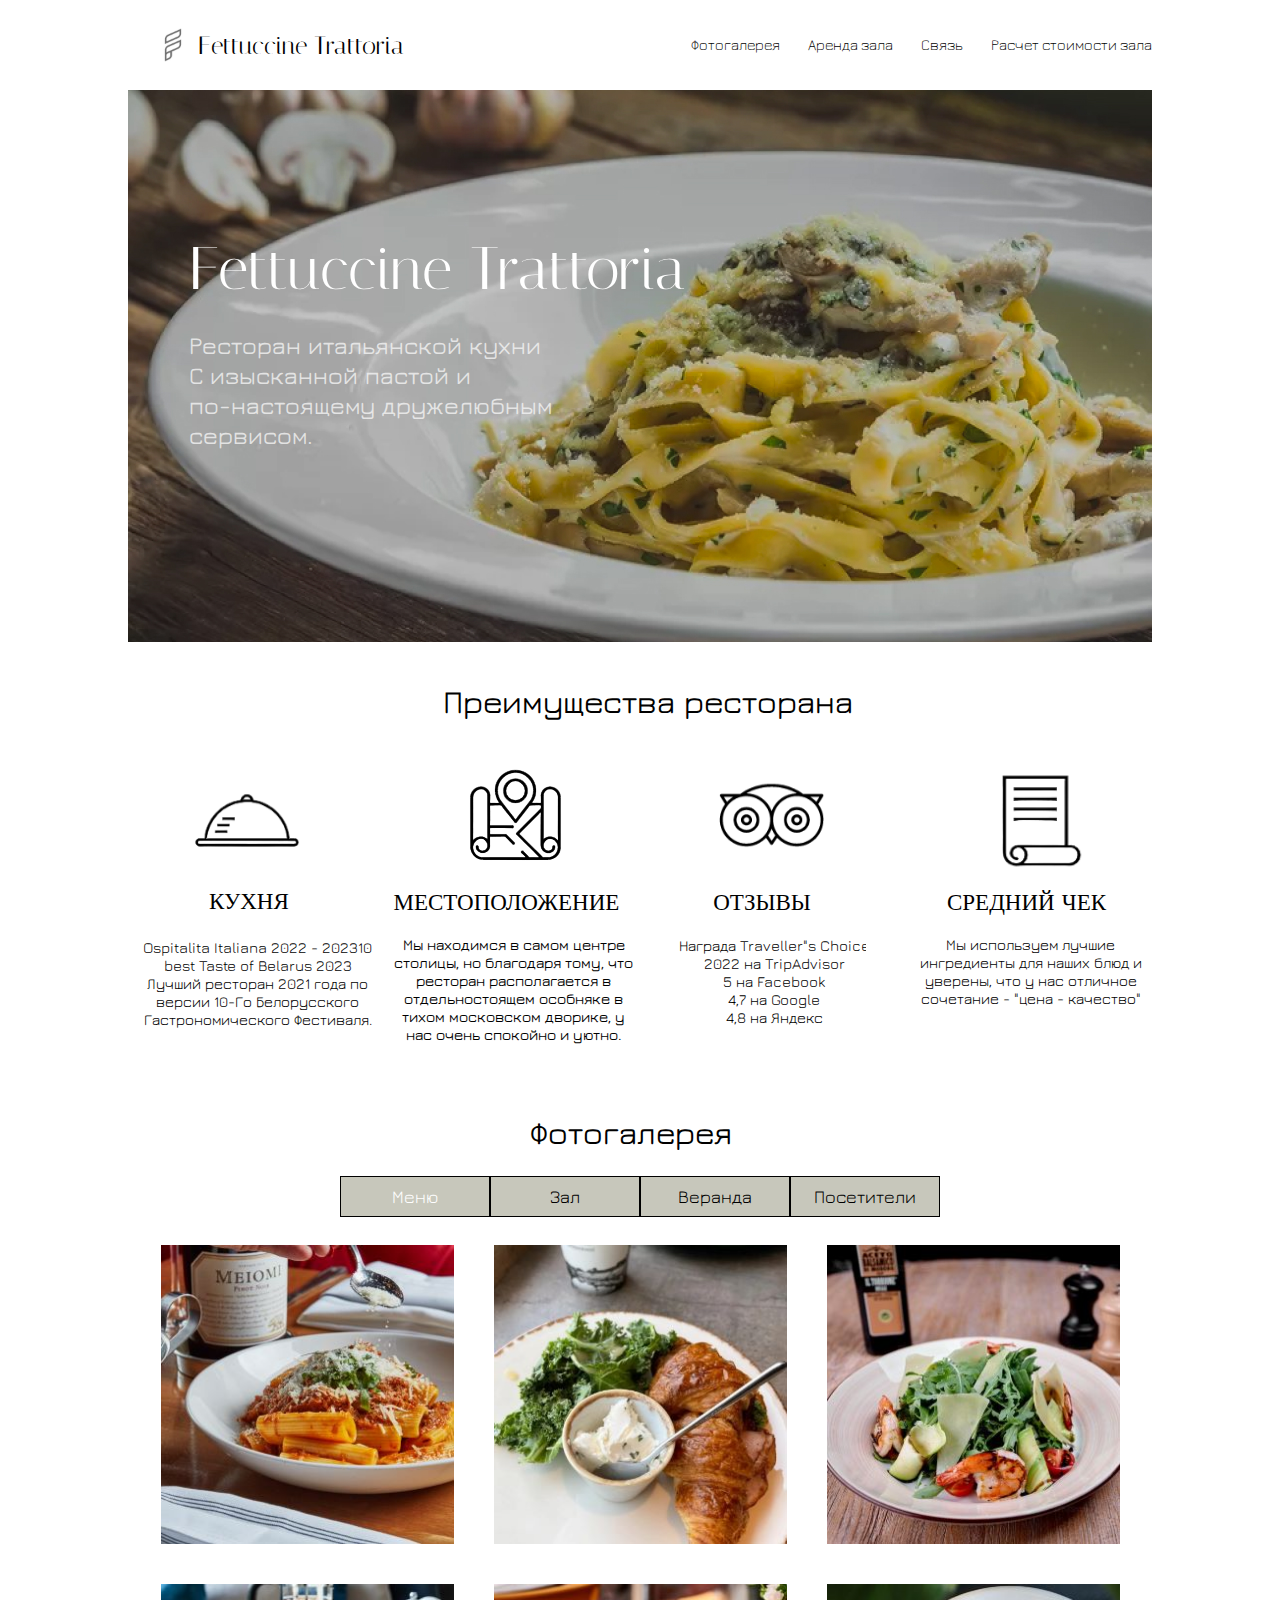
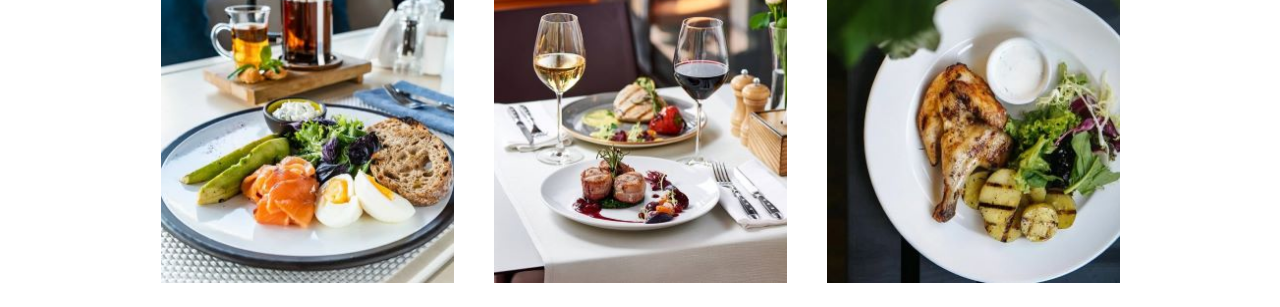
==== commit c0677160: "feat: add preim section" ====
--- a/index.html
+++ b/index.html
@@ -73,7 +73,7 @@
             </div>
         </section> 
 
-        <!-- <section class="preim wrapper">
+         <section class="preim wrapper">
             <h2 class="preim__title page__title">Преимущества ресторана</h2>
            
             <div class="preim__cards">
@@ -88,8 +88,8 @@
                 <div class="v3_2">
                     <div class="v3_3"></div>
                 <span class="v3_4">МЕСТОПОЛОЖЕНИЕ</span>
-                <span class="v3_5">Мы находимся в самом центре столицы, но благодаря тому,<br> 
-                что ресторан в<br>отдельностоящем особняке в<br>тихом московском дворике, у<br>нас очень спокойно и уютно.
+                <span class="v3_5">Мы находимся в самом центре столицы, но благодаря тому, что<br> 
+                 ресторан располагается в<br>отдельностоящем особняке в<br>тихом московском дворике, у<br>нас очень спокойно и уютно.
                         </span></div>
                     
 
@@ -116,7 +116,7 @@
 
             </div>
 
-         </section> -->
+         </section> 
 
          <section class="halls wrapper">
             <h2 class="halls__title page__title">Фотогалерея</h2>
--- a/style.css
+++ b/style.css
@@ -638,7 +638,7 @@
   height: 552px;
   width: 1024px;
   margin: 0 auto;
-  background-image: url(./Assets/jpg/image.jpg);
+  background-image: url(./assets/jpg/image.jpg);
   padding-left: 61px;
   padding-bottom: 124px;
 }
@@ -650,7 +650,7 @@
 }
 @media (max-width: 320px) {
   .intro {
-    background-image: url(./Assets/jpg/image320.jpg);
+    background-image: url(./assets/jpg/image320.jpg);
     height: 283px;
     width: 320px;
     padding-top: 10px;
@@ -716,7 +716,7 @@
 
 /*SERVICE*/
 .v6_2 {
-  width: 241px;
+  width: 284px;
   height: 306px;
   background-repeat: no-repeat;
   background-position: center center;
@@ -726,6 +726,20 @@
   top: 26px;
   left: 0px;
   overflow: hidden;
+}
+@media (max-width: 768px) {
+  .v6_2 {
+    top: 56px;
+    left: 55px;
+  }
+}
+@media (max-width: 320px) {
+  .v6_2 {
+    top: -116px;
+    left: 0px;
+    width: 259px;
+    height: 228px;
+  }
 }
 
 .v6_3 {
@@ -738,35 +752,76 @@
   opacity: 1;
   position: absolute;
   top: 13px;
-  left: 64px;
+  left: 112px;
   overflow: hidden;
+}
+@media (max-width: 768px) {
+  .v6_3 {
+    left: 122px;
+  }
+}
+@media (max-width: 320px) {
+  .v6_3 {
+    width: 96px;
+    height: 82px;
+    top: 29px;
+    left: 93px;
+  }
 }
 
 .v6_4 {
   width: 193px;
   color: rgb(0, 0, 0);
   position: absolute;
-  top: 134px;
-  left: 10px;
+  top: 135px;
+  left: 59px;
   font-family: Megrim;
   font-weight: Medium;
   font-size: 23px;
   opacity: 1;
   text-align: center;
 }
+@media (max-width: 768px) {
+  .v6_4 {
+    top: 128px;
+    left: 66px;
+  }
+}
+@media (max-width: 320px) {
+  .v6_4 {
+    top: 124px;
+    left: 41px;
+    font-size: 13px;
+    line-height: 15px;
+  }
+}
 
 .v6_5 {
   width: 229px;
   color: rgb(0, 0, 0);
   position: absolute;
   top: 180px;
-  left: 3px;
+  left: 45px;
   font-family: Jura;
   font-weight: Regular;
   font-size: 15px;
-  Line-height: 18px;
-  opacity: 1;
-  text-align: center;
+  line-height: 18px;
+  opacity: 1;
+  text-align: center;
+}
+@media (max-width: 768px) {
+  .v6_5 {
+    top: 173px;
+    left: 55px;
+  }
+}
+@media (max-width: 320px) {
+  .v6_5 {
+    top: 153px;
+    left: 24px;
+    font-size: 13px;
+    line-height: 15px;
+  }
 }
 
 .v5_2 {
@@ -778,8 +833,22 @@
   opacity: 1;
   position: relative;
   top: 26px;
-  left: 0px;
+  left: -5px;
   overflow: hidden;
+}
+@media (max-width: 768px) {
+  .v5_2 {
+    top: 39px;
+    left: -80px;
+  }
+}
+@media (max-width: 320px) {
+  .v5_2 {
+    top: -318px;
+    left: 0px;
+    width: 287px;
+    height: 213px;
+  }
 }
 
 .v5_3 {
@@ -792,29 +861,44 @@
   opacity: 1;
   position: absolute;
   top: 16px;
-  left: 52px;
+  left: 75px;
   overflow: hidden;
+}
+@media (max-width: 320px) {
+  .v5_3 {
+    width: 98px;
+    height: 45px;
+    top: 34px;
+    left: 89px;
+  }
 }
 
 .v5_4 {
   width: 99px;
   color: rgb(0, 0, 0);
   position: absolute;
-  top: 133px;
-  left: 61px;
+  top: 135px;
+  left: 83px;
   font-family: Megrim;
   font-weight: Medium;
   font-size: 23px;
   opacity: 1;
   text-align: center;
 }
+@media (max-width: 320px) {
+  .v5_4 {
+    top: 92px;
+    left: 89px;
+    font-size: 13px;
+  }
+}
 
 .v5_5 {
   width: 229px;
   color: rgb(0, 0, 0);
   position: absolute;
   top: 181px;
-  left: 10px;
+  left: 30px;
   font-family: Jura;
   font-weight: Medium;
   font-size: 15px;
@@ -822,9 +906,17 @@
   opacity: 1;
   text-align: center;
 }
+@media (max-width: 320px) {
+  .v5_5 {
+    top: 122px;
+    left: 22px;
+    font-size: 13px;
+    line-height: 15px;
+  }
+}
 
 .v3_2 {
-  width: 254px;
+  width: 265px;
   height: 306px;
   background-repeat: no-repeat;
   background-position: center center;
@@ -834,6 +926,20 @@
   top: 26px;
   left: 0px;
   overflow: hidden;
+}
+@media (max-width: 768px) {
+  .v3_2 {
+    top: 30px;
+    left: 78px;
+  }
+}
+@media (max-width: 320px) {
+  .v3_2 {
+    top: 130px;
+    left: 16px;
+    width: 228px;
+    height: 212px;
+  }
 }
 
 .v3_3 {
@@ -846,8 +952,14 @@
   opacity: 1;
   position: absolute;
   top: 4px;
-  left: 61px;
+  left: 76px;
   overflow: hidden;
+}
+@media (max-width: 320px) {
+  .v3_3 {
+    width: 94px;
+    height: 69px;
+  }
 }
 
 .v3_4 {
@@ -855,7 +967,7 @@
   color: rgb(0, 0, 0);
   position: absolute;
   top: 133px;
-  left: 19px;
+  left: -4px;
   /* Width: 276px;
   Height: 28px;*/
   font-family: "Megrim";
@@ -865,19 +977,42 @@
   opacity: 1;
   text-align: center;
 }
+@media (max-width: 320px) {
+  .v3_4 {
+    top: 88px;
+    left: -16px;
+    line-height: 15px;
+    font-size: 13px;
+  }
+}
 
 .v3_5 {
   width: 245px;
   color: rgb(0, 0, 0);
   position: absolute;
   top: 180px;
-  left: 4px;
+  left: 19px;
   font-family: "Jura";
   font-weight: 500;
   font-size: 15px;
   Line-height: 18px;
   opacity: 1;
   text-align: center;
+}
+@media (max-width: 768px) {
+  .v3_5 {
+    top: 182px;
+    left: 17px;
+  }
+}
+@media (max-width: 320px) {
+  .v3_5 {
+    top: 117px;
+    left: 4px;
+    width: 240px;
+    font-size: 13px;
+    line-height: 15px;
+  }
 }
 
 /**/
@@ -893,6 +1028,19 @@
   left: 0px;
   overflow: hidden;
 }
+@media (max-width: 768px) {
+  .v1_22 {
+    top: 31px;
+    left: -65px;
+  }
+}
+@media (max-width: 320px) {
+  .v1_22 {
+    height: 220px;
+    top: -56px;
+    left: 12px;
+  }
+}
 
 .v1_33 {
   width: 135px;
@@ -907,18 +1055,38 @@
   left: 53px;
   overflow: hidden;
 }
+@media (max-width: 320px) {
+  .v1_33 {
+    width: 99px;
+    height: 54px;
+    top: 35px;
+    left: 72px;
+  }
+}
 
 .v1_44 {
+  position: absolute;
   width: 74px;
-  color: rgb(0, 0, 0);
-  position: absolute;
+  height: 27px;
+  left: 81px;
   top: 132px;
-  left: 81px;
   font-family: "Megrim";
-  font-weight: Medium;
+  font-style: normal;
+  font-weight: 500;
   font-size: 23px;
-  opacity: 1;
-  text-align: center;
+  line-height: 27px;
+  /* identical to box height */
+  text-align: center;
+  color: #000000;
+}
+@media (max-width: 320px) {
+  .v1_44 {
+    width: 42px;
+    height: 15px;
+    left: 101px;
+    top: 98px;
+    font-size: 13px;
+  }
 }
 
 .v1_55 {
@@ -931,8 +1099,22 @@
   font-weight: Medium;
   font-size: 15px;
   opacity: 1;
-  Line-height: 18px;
-  text-align: center;
+  line-height: 18px;
+  text-align: center;
+}
+@media (max-width: 768px) {
+  .v1_55 {
+    top: 181px;
+    left: 5px;
+  }
+}
+@media (max-width: 320px) {
+  .v1_55 {
+    font-size: 13px;
+    line-height: 15px;
+    top: 129px;
+    left: -6px;
+  }
 }
 
 .preim {
@@ -948,6 +1130,7 @@
 @media (max-width: 320px) {
   .preim {
     max-width: 320px;
+    height: 885px;
   }
 }
 
@@ -958,12 +1141,17 @@
 }
 @media (max-width: 768px) {
   .preim__title {
-    padding: 50px 0 0 40px;
+    padding: 37px 0 0 0px;
+    margin-left: 4px;
   }
 }
 @media (max-width: 320px) {
   .preim__title {
-    padding: 16px 0 0 15px;
+    font-size: 15px;
+    line-height: 18px;
+    padding: 28px 0 0 4px;
+    margin-left: -23px;
+    margin-top: 2px;
   }
 }
 
@@ -988,9 +1176,9 @@
 }
 @media (max-width: 768px) {
   .preim__cards {
-    max-width: 675px;
-    padding: 50px 0 0 0;
-    gap: 28px 0;
+    max-width: 538px;
+    gap: 48px 0;
+    flex-wrap: wrap;
   }
 }
 @media (max-width: 320px) {
@@ -1124,23 +1312,28 @@
 }
 @media (max-width: 320px) {
   .halls__title {
-    padding: 14px 2px 0 0;
+    padding: 13px 3px 0 0;
   }
 }
 
 .halls__buttons {
-  padding: 23px 0 0 0px;
+  padding: 25px 0 0 0px;
   margin: 10 auto;
   display: flex;
   /*margin-left: 192px;*/
   justify-content: center;
   /* gap: 0 10px;*/
+  flex-wrap: wrap;
+  /*gap: 7px;*/
 }
 @media (max-width: 320px) {
   .halls__buttons {
-    padding: 23px 0 0 0;
-    /*gap: 7px;*/
-    flex-wrap: wrap;
+    padding: 23px 0 0 0px;
+  }
+}
+@media (max-width: 768px) {
+  .halls__buttons {
+    padding: 20px 0 0 7px;
   }
 }
 
@@ -1177,8 +1370,8 @@
 }
 */
 .halls__img {
-  width: 289px;
-  height: 298px;
+  width: 293px;
+  height: 299px;
 }
 
 /*.display__none{
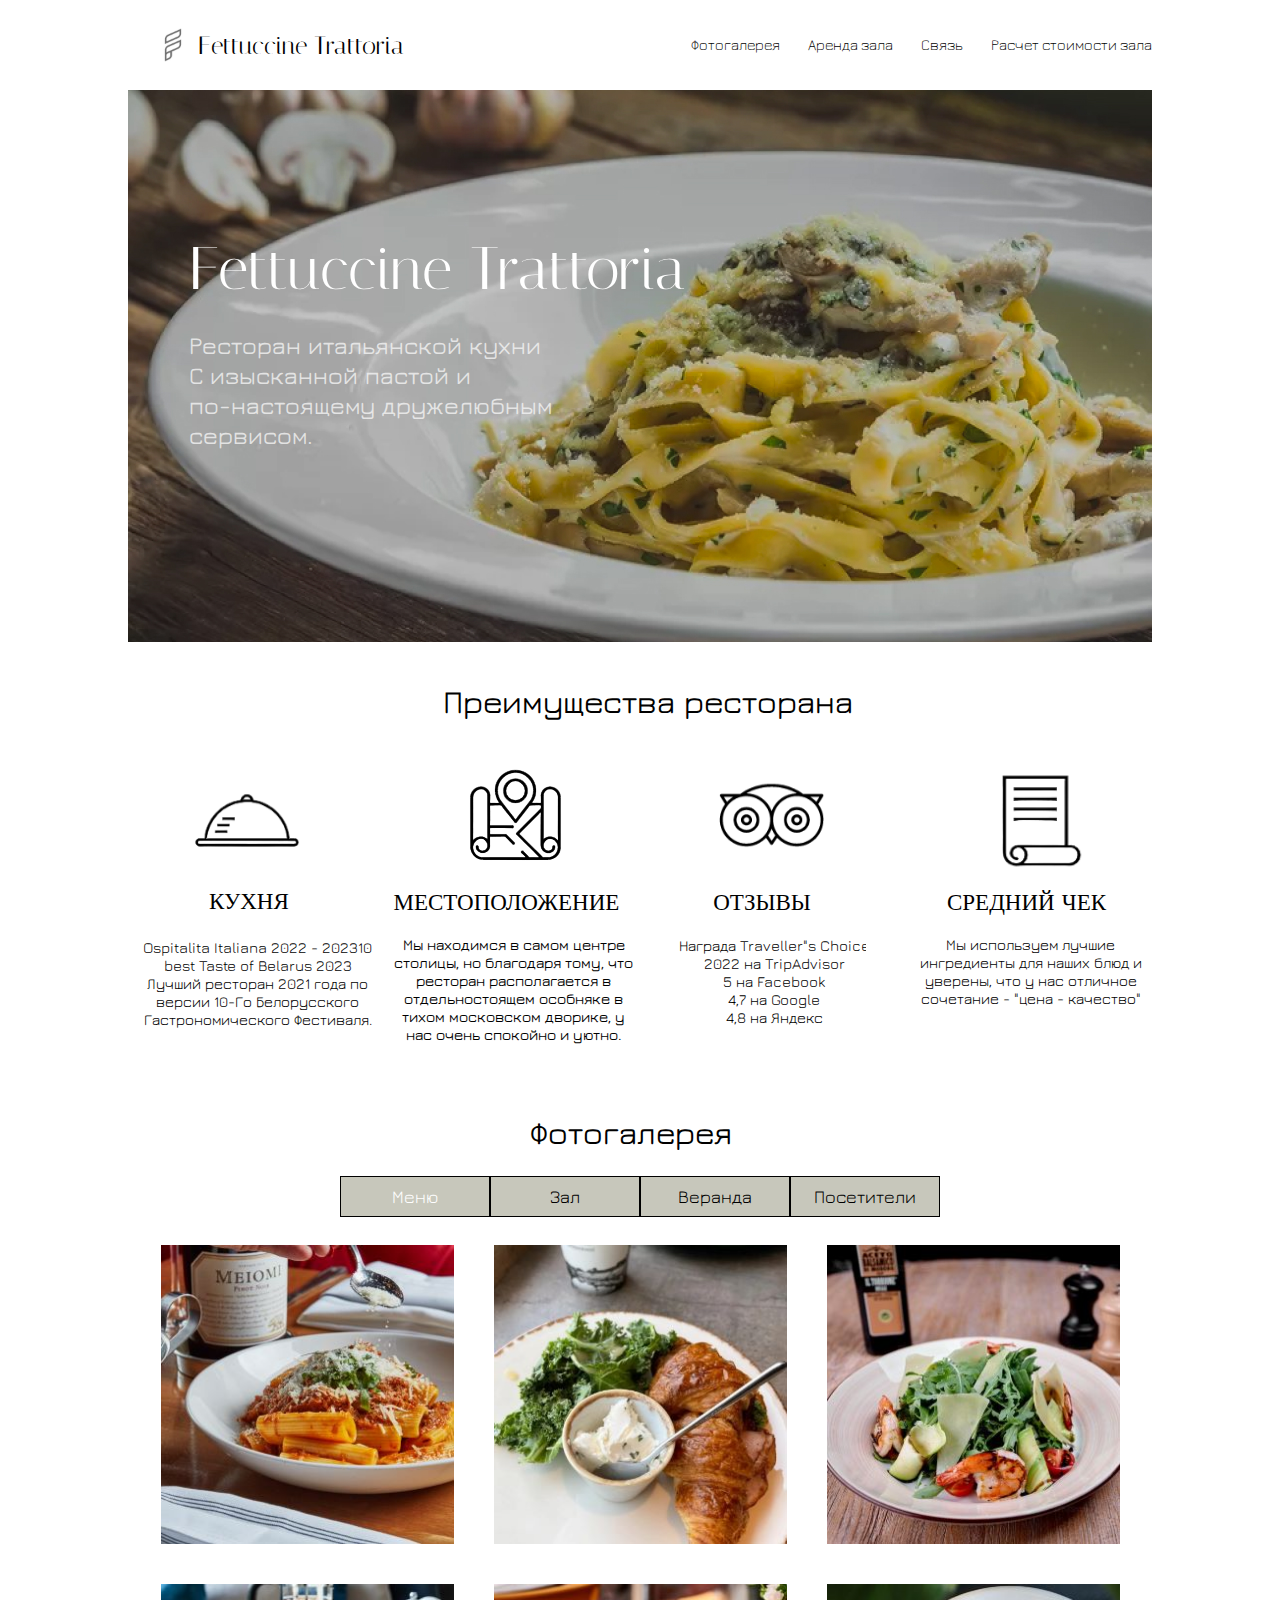
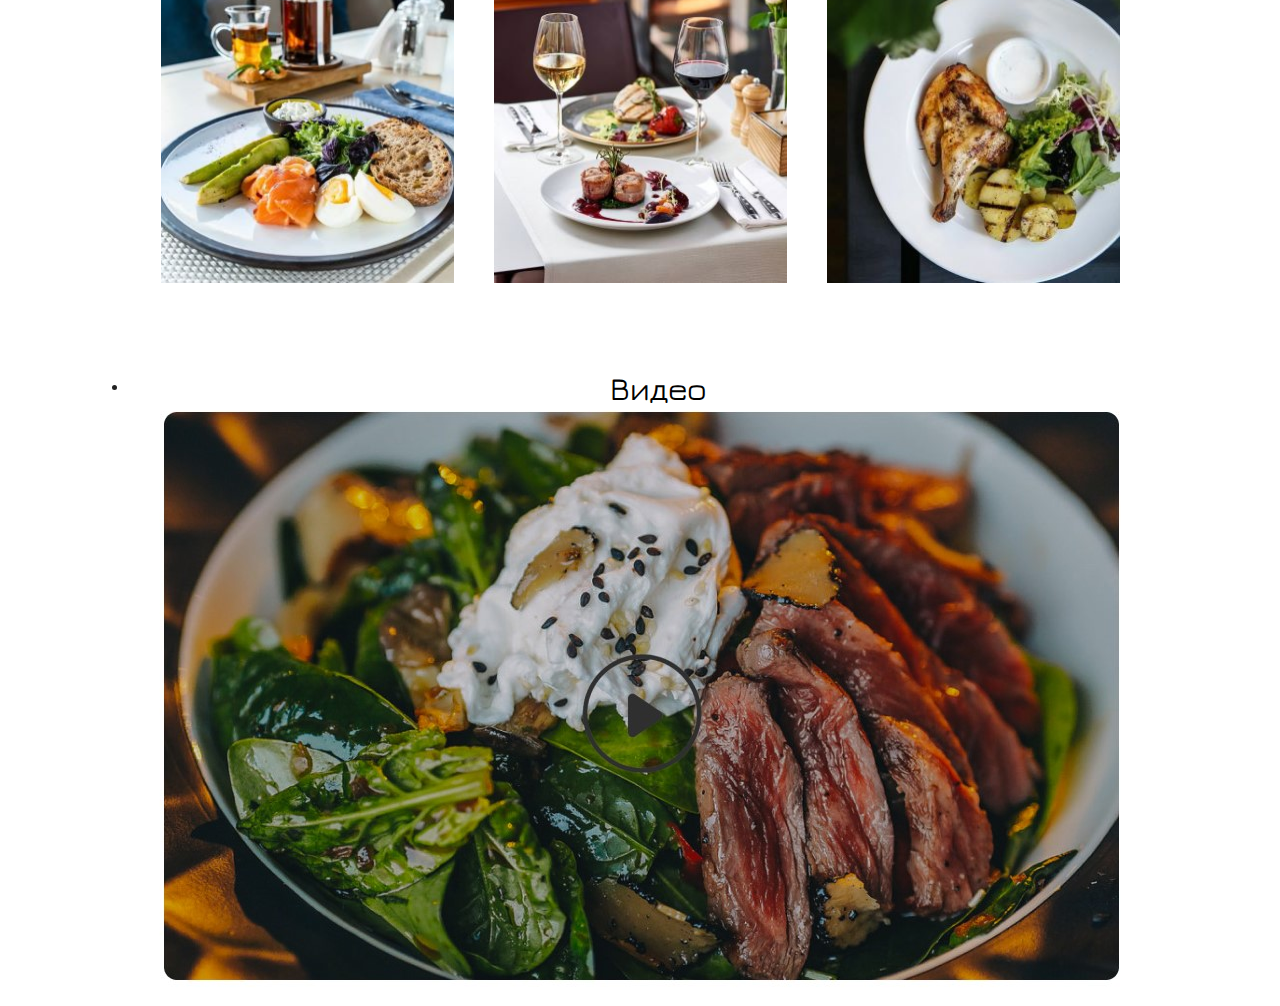
==== commit 83537c1b: "feat: add section video" ====
--- a/index.html
+++ b/index.html
@@ -169,13 +169,13 @@
 
 
 
-        <!-- <section class="video wrapper">
+         <section class="video wrapper">
             <h2 class="video__title page__title">Видео</h2>
-            <li class="video__main"><img class="video__img" src="./Assets/jpg/image 1.jpg" alt="">
-
+            <li class="video__main"><img class="video__img" src="./assets/jpg/vid.jpg" alt="">
         </li>
+       
         </section>
-
+ <!--
         <section class="price wrapper">
             <h2 class="price__title page__title">Аренда зала</h2>
     
@@ -222,8 +222,8 @@
 
             </div>
 
-        </section>
-
+        </section>--> 
+ <!--
         <section class="connection wrapper">
         <div class="v8_2"><div class="v8_3"></div>
         <div class="v8_4"><div class="v8_5"><span class="v8_6">Сообщение</span>
--- a/style.css
+++ b/style.css
@@ -1475,13 +1475,28 @@
   max-width: 1024px;
   min-height: 683px;
 }
+@media (max-width: 768px) {
+  .video {
+    max-width: 768px;
+  }
+}
 
 .video__title {
   position: relative;
   text-align: right;
-  /*
-  padding: 83px 405px 0 0;*/
-  padding: 86px 445px 0 0;
+  padding: 62px 445px 0 0;
+}
+@media (max-width: 768px) {
+  .video__title {
+    padding: 78px 336px 0 0;
+  }
+}
+@media (max-width: 320px) {
+  .video__title {
+    font-size: 15px;
+    line-height: 18px;
+    padding: 47px 137px 0 0;
+  }
 }
 
 /*хз что это*/
@@ -1495,10 +1510,22 @@
   margin-top: 30px;*/
 }
 
-.icon__video {
+.video__img {
   display: block;
-  margin: 1px auto 0 auto;
-  padding: 20px 4px 0 0;
+  margin: -28px auto 0 auto;
+}
+@media (max-width: 768px) {
+  .video__img {
+    height: 418px;
+    margin: -14px auto 0 auto;
+  }
+}
+@media (max-width: 320px) {
+  .video__img {
+    width: 283px;
+    height: 225px;
+    margin: -3px auto 0 auto;
+  }
 }
 
 /*кр
@@ -1507,11 +1534,7 @@
 }
 */
 .video__main {
-  max-width: 945px;
-  height: 568px;
-  display: block;
-  margin: 1px auto 0 auto;
-  padding: 20px 444px 0 0;
+  max-width: 954px;
 }
 
 /* price*/
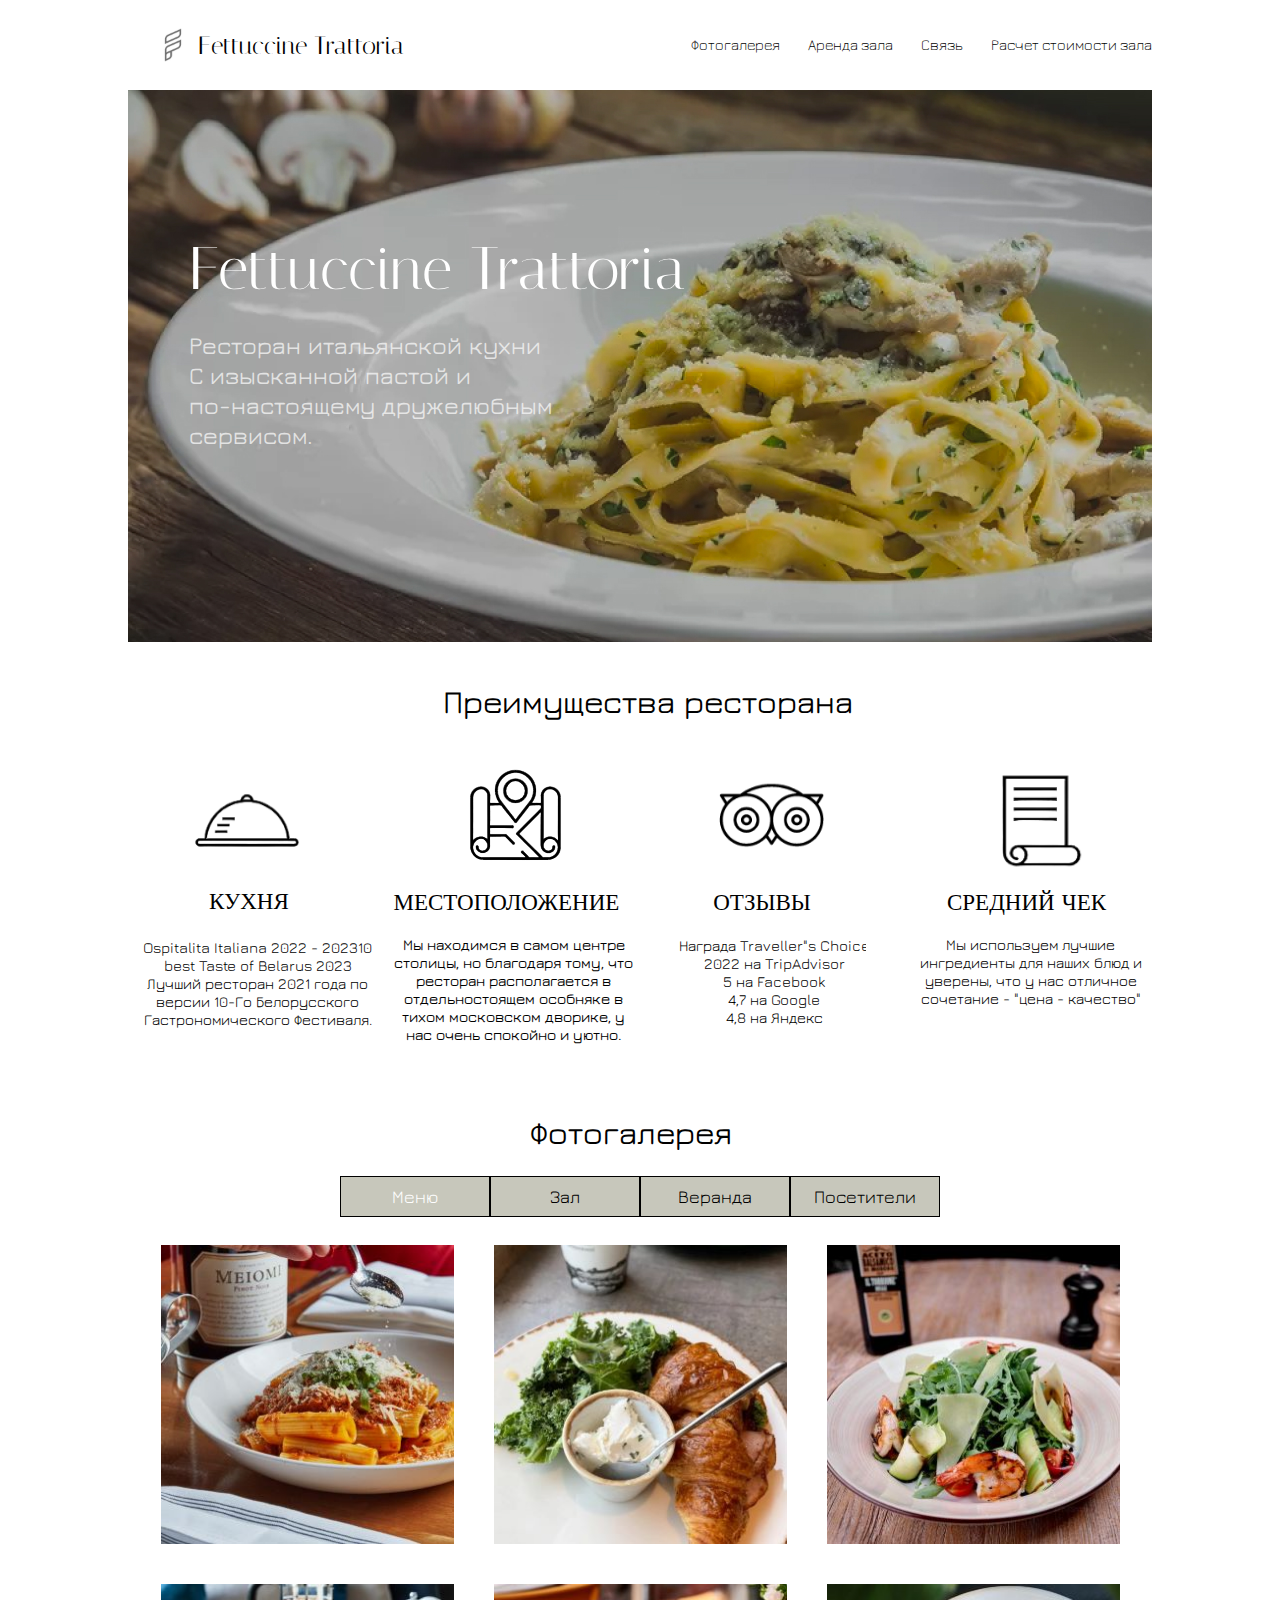
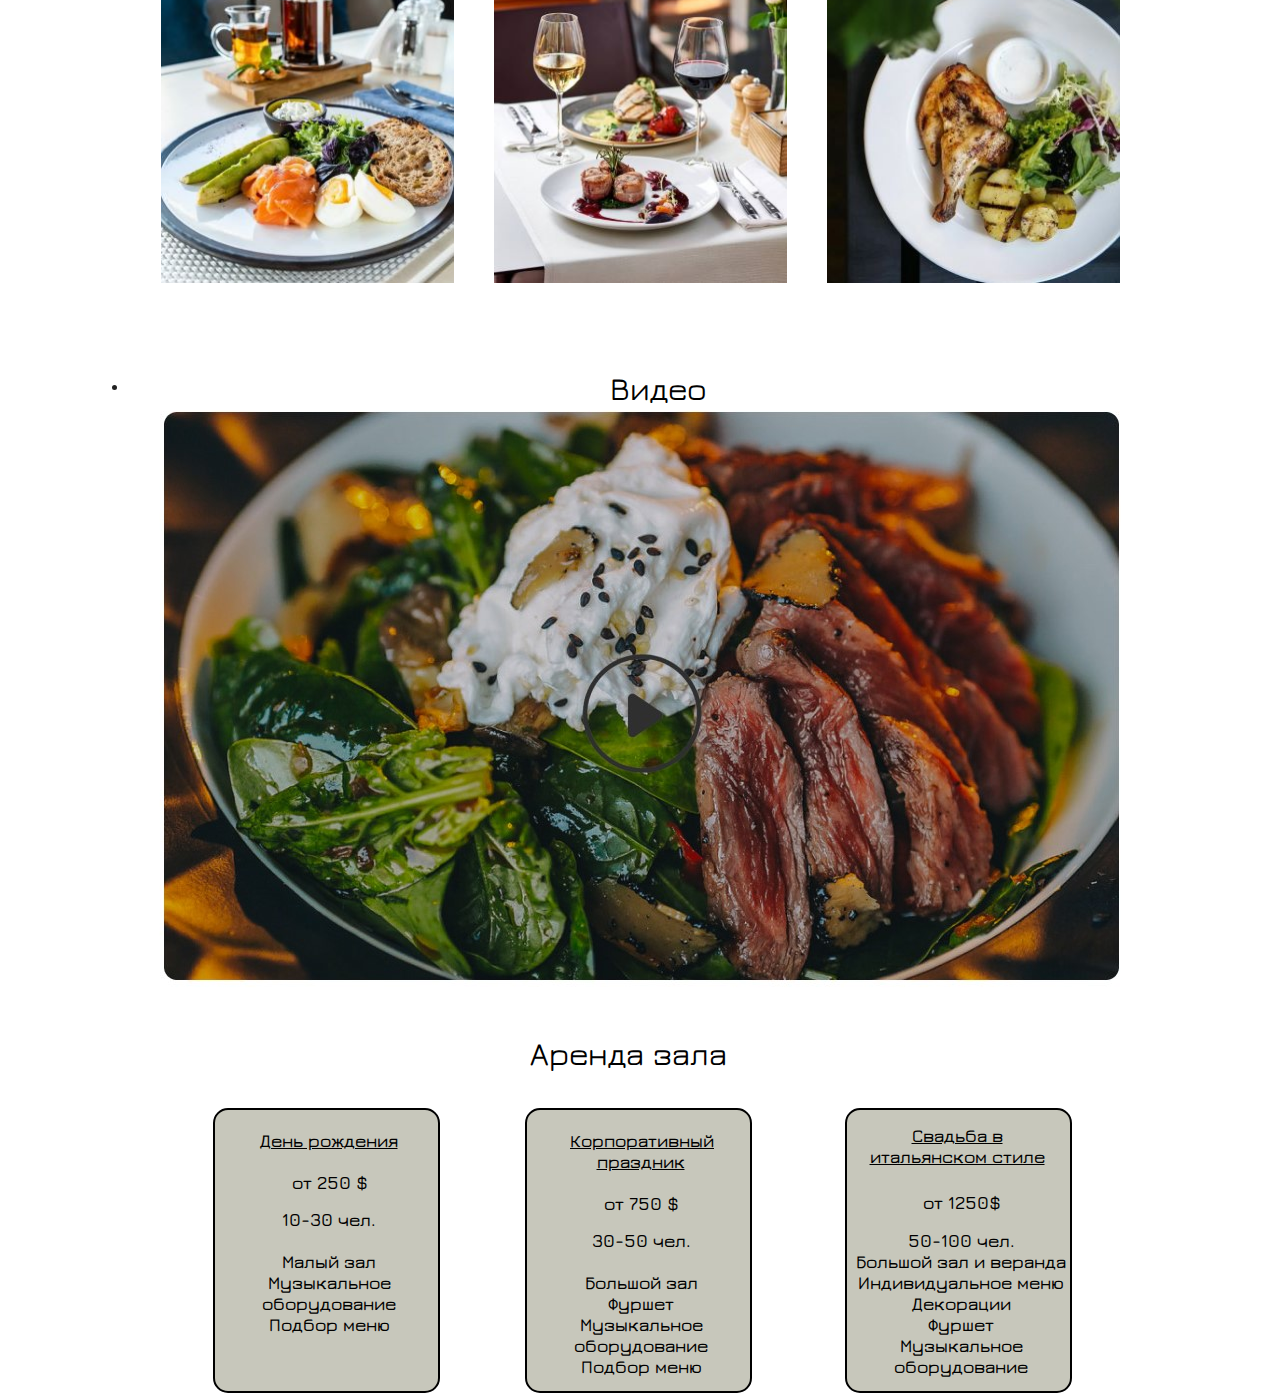
==== commit b3f19d26: "feat: add price section" ====
--- a/index.html
+++ b/index.html
@@ -175,7 +175,7 @@
         </li>
        
         </section>
- <!--
+ 
         <section class="price wrapper">
             <h2 class="price__title page__title">Аренда зала</h2>
     
@@ -207,10 +207,10 @@
                 </div>
 
                 <div class="price__one price__card">
-                    <div class="v0_4">
-                        <span class="v0_1">Свадьба в итальянском стиле <br></span>
-                        <span class="v0_2"><br>от 1250$ </span>
-                        <span class="v0_3"><br>50-100 чел.<br> <br>
+                    <div class="v00_4">
+                        <span class="v00_1">Свадьба в<br>итальянском стиле <br></span>
+                        <span class="v00_2"><br>от 1250$ </span>
+                        <span class="v0_3"><br>50-100 чел.<br> 
                             Большой зал и веранда<br>
                             Индивидуальное меню<br>
                             Декорации<br>
@@ -222,7 +222,7 @@
 
             </div>
 
-        </section>--> 
+        </section>
  <!--
         <section class="connection wrapper">
         <div class="v8_2"><div class="v8_3"></div>
--- a/style.css
+++ b/style.css
@@ -1478,6 +1478,12 @@
 @media (max-width: 768px) {
   .video {
     max-width: 768px;
+    min-height: 532px;
+  }
+}
+@media (max-width: 320px) {
+  .video {
+    min-height: 276px;
   }
 }
 
@@ -1540,12 +1546,53 @@
 /* price*/
 .price__title {
   text-align: right;
-  padding: 85px 425px 0 0;
+  padding: 28px 425px 0 0;
+}
+@media (max-width: 768px) {
+  .price__title {
+    padding: 30px 269px 0 0;
+  }
+}
+@media (max-width: 320px) {
+  .price__title {
+    font-size: 15px;
+    line-height: 18px;
+    padding: 54px 104px 0 0;
+  }
 }
 
 .span {
   font-size: 35px;
   font-weight: 300;
+}
+
+.v00_4 {
+  width: 227px;
+  height: 285px;
+  background: rgb(199, 199, 187);
+  opacity: 1;
+  position: relative;
+  top: 0px;
+  left: 8px;
+  border-top-left-radius: 15px;
+  border-top-right-radius: 15px;
+  border-bottom-left-radius: 15px;
+  border: 2px solid #000000;
+  border-bottom-right-radius: 15px;
+  overflow: hidden;
+}
+@media (max-width: 768px) {
+  .v00_4 {
+    left: 183px;
+  }
+}
+@media (max-width: 320px) {
+  .v00_4 {
+    top: -15px;
+    left: -29px;
+    width: 209px;
+    height: 263px;
+  }
 }
 
 .v0_4 {
@@ -1563,6 +1610,35 @@
   border-bottom-right-radius: 15px;
   overflow: hidden;
 }
+@media (max-width: 320px) {
+  .v0_4 {
+    width: 209px;
+    height: 262px;
+    top: -7px;
+    left: -29px;
+  }
+}
+
+.v00_1 {
+  width: 184px;
+  color: rgb(0, 0, 0);
+  position: absolute;
+  top: 15px;
+  left: 18px;
+  font-family: "Jura";
+  font-weight: 600;
+  font-size: 18px;
+  opacity: 1;
+  line-height: 21px;
+  text-align: center;
+  text-decoration-line: underline;
+}
+@media (max-width: 320px) {
+  .v00_1 {
+    line-height: 18px;
+    font-size: 15px;
+  }
+}
 
 .v0_1 {
   width: 141px;
@@ -1570,13 +1646,39 @@
   position: absolute;
   top: 20px;
   left: 43px;
-  font-family: Jura;
+  font-family: "Jura";
   font-weight: 600;
   font-size: 18px;
   opacity: 1;
   line-height: 21px;
   text-align: center;
   text-decoration-line: underline;
+}
+@media (max-width: 320px) {
+  .v0_1 {
+    line-height: 18px;
+    font-size: 15px;
+  }
+}
+
+.v00_2 {
+  width: 101px;
+  color: rgb(0, 0, 0);
+  position: absolute;
+  top: 61px;
+  left: 64px;
+  font-family: "Jura";
+  font-weight: 600;
+  font-size: 18px;
+  line-height: 21px;
+  opacity: 1;
+  text-align: center;
+}
+@media (max-width: 320px) {
+  .v00_2 {
+    line-height: 18px;
+    font-size: 15px;
+  }
 }
 
 .v0_2 {
@@ -1585,26 +1687,39 @@
   position: absolute;
   top: 62px;
   left: 76px;
-  font-family: Jura;
+  font-family: "Jura";
   font-weight: 600;
   font-size: 18px;
   line-height: 21px;
   opacity: 1;
   text-align: center;
 }
+@media (max-width: 320px) {
+  .v0_2 {
+    line-height: 18px;
+    font-size: 15px;
+  }
+}
 
 .v0_3 {
   width: 218px;
   color: rgb(0, 0, 0);
   position: absolute;
   top: 99px;
-  left: 9px;
-  font-family: Jura;
+  left: 5px;
+  font-family: "Jura";
   font-weight: 600;
   font-size: 18px;
   line-height: 21px;
   opacity: 1;
   text-align: center;
+}
+@media (max-width: 320px) {
+  .v0_3 {
+    line-height: 18px;
+    font-size: 15px;
+    left: 0px;
+  }
 }
 
 .price__card {
@@ -1624,6 +1739,22 @@
   margin: 0 auto;
   display: flex;
   gap: 85px 0;
+}
+@media (max-width: 768px) {
+  .price__cards {
+    height: 659px;
+    min-width: 228px;
+    padding: 29px 0 0 0;
+    margin: -2px auto;
+    display: flex;
+    gap: 35px 60px;
+    flex-wrap: wrap;
+  }
+}
+@media (max-width: 320px) {
+  .price__cards {
+    height: 946px;
+  }
 }
 
 .price {
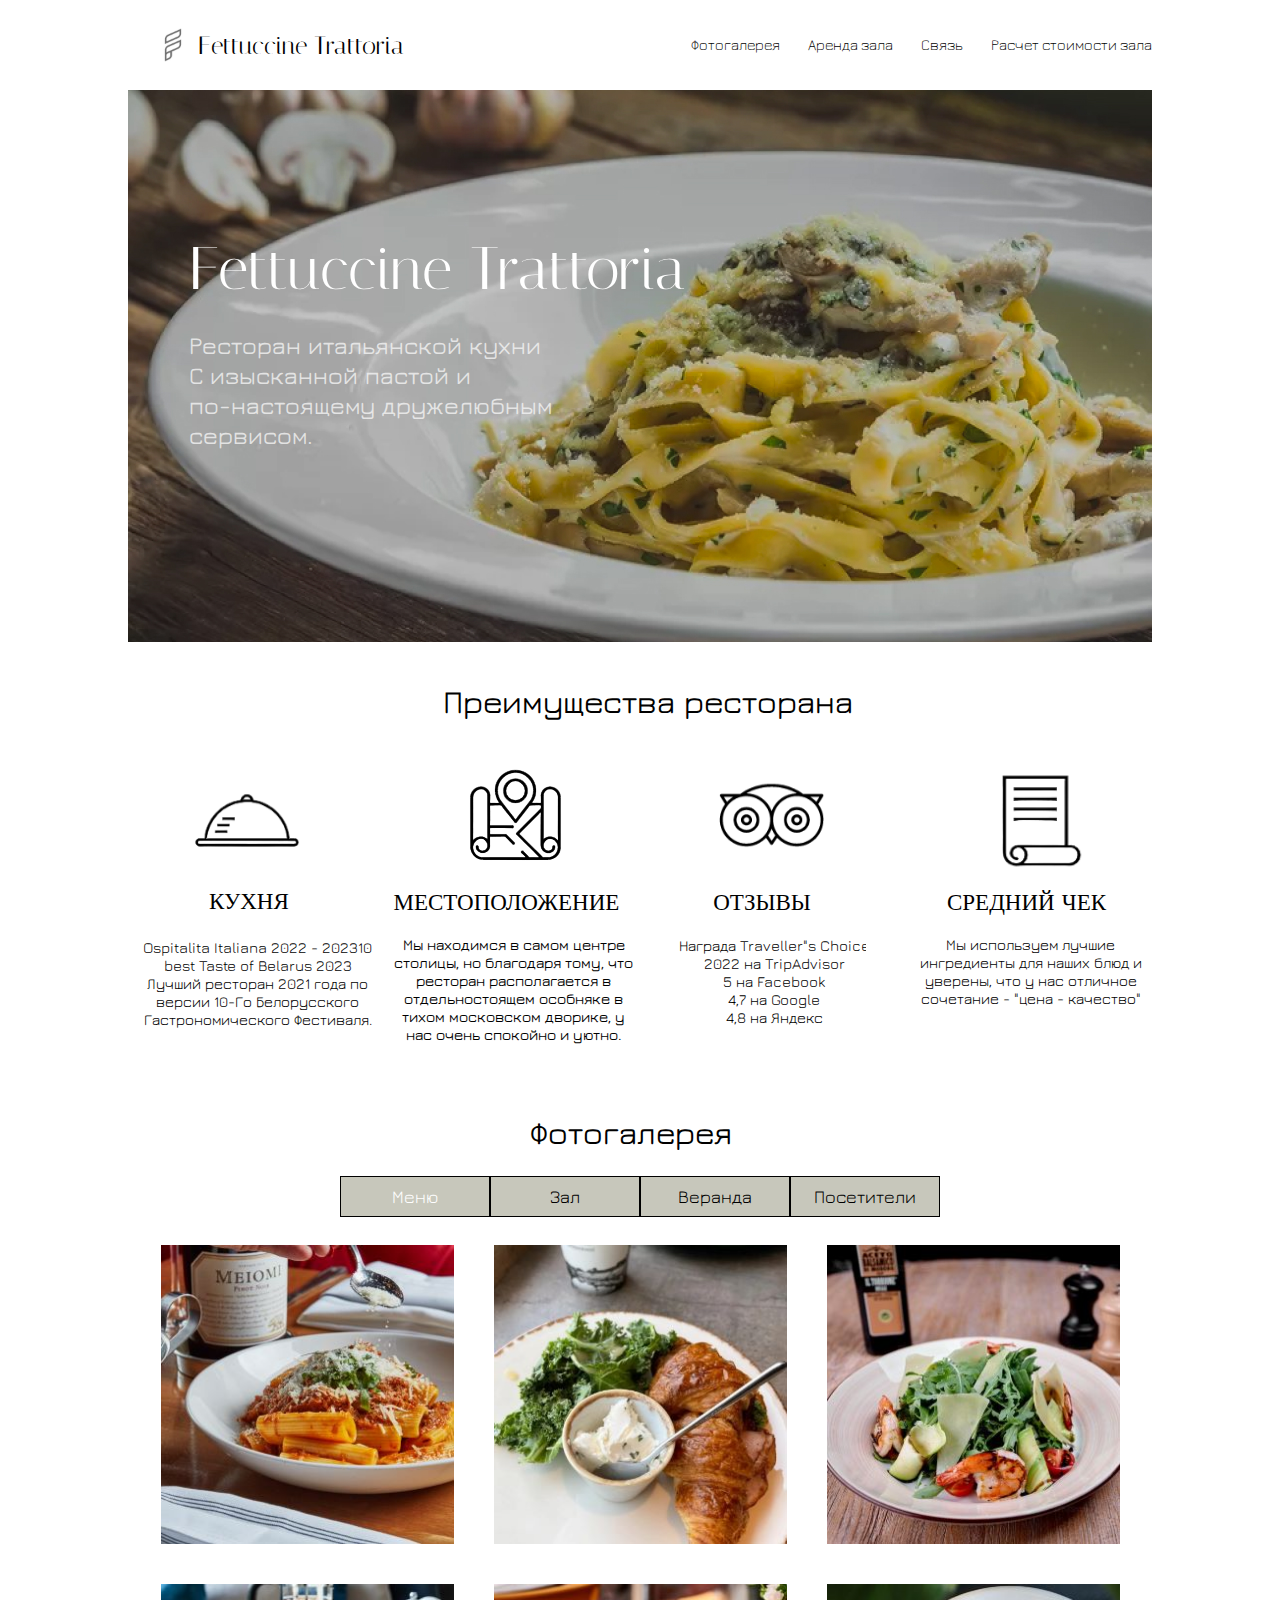
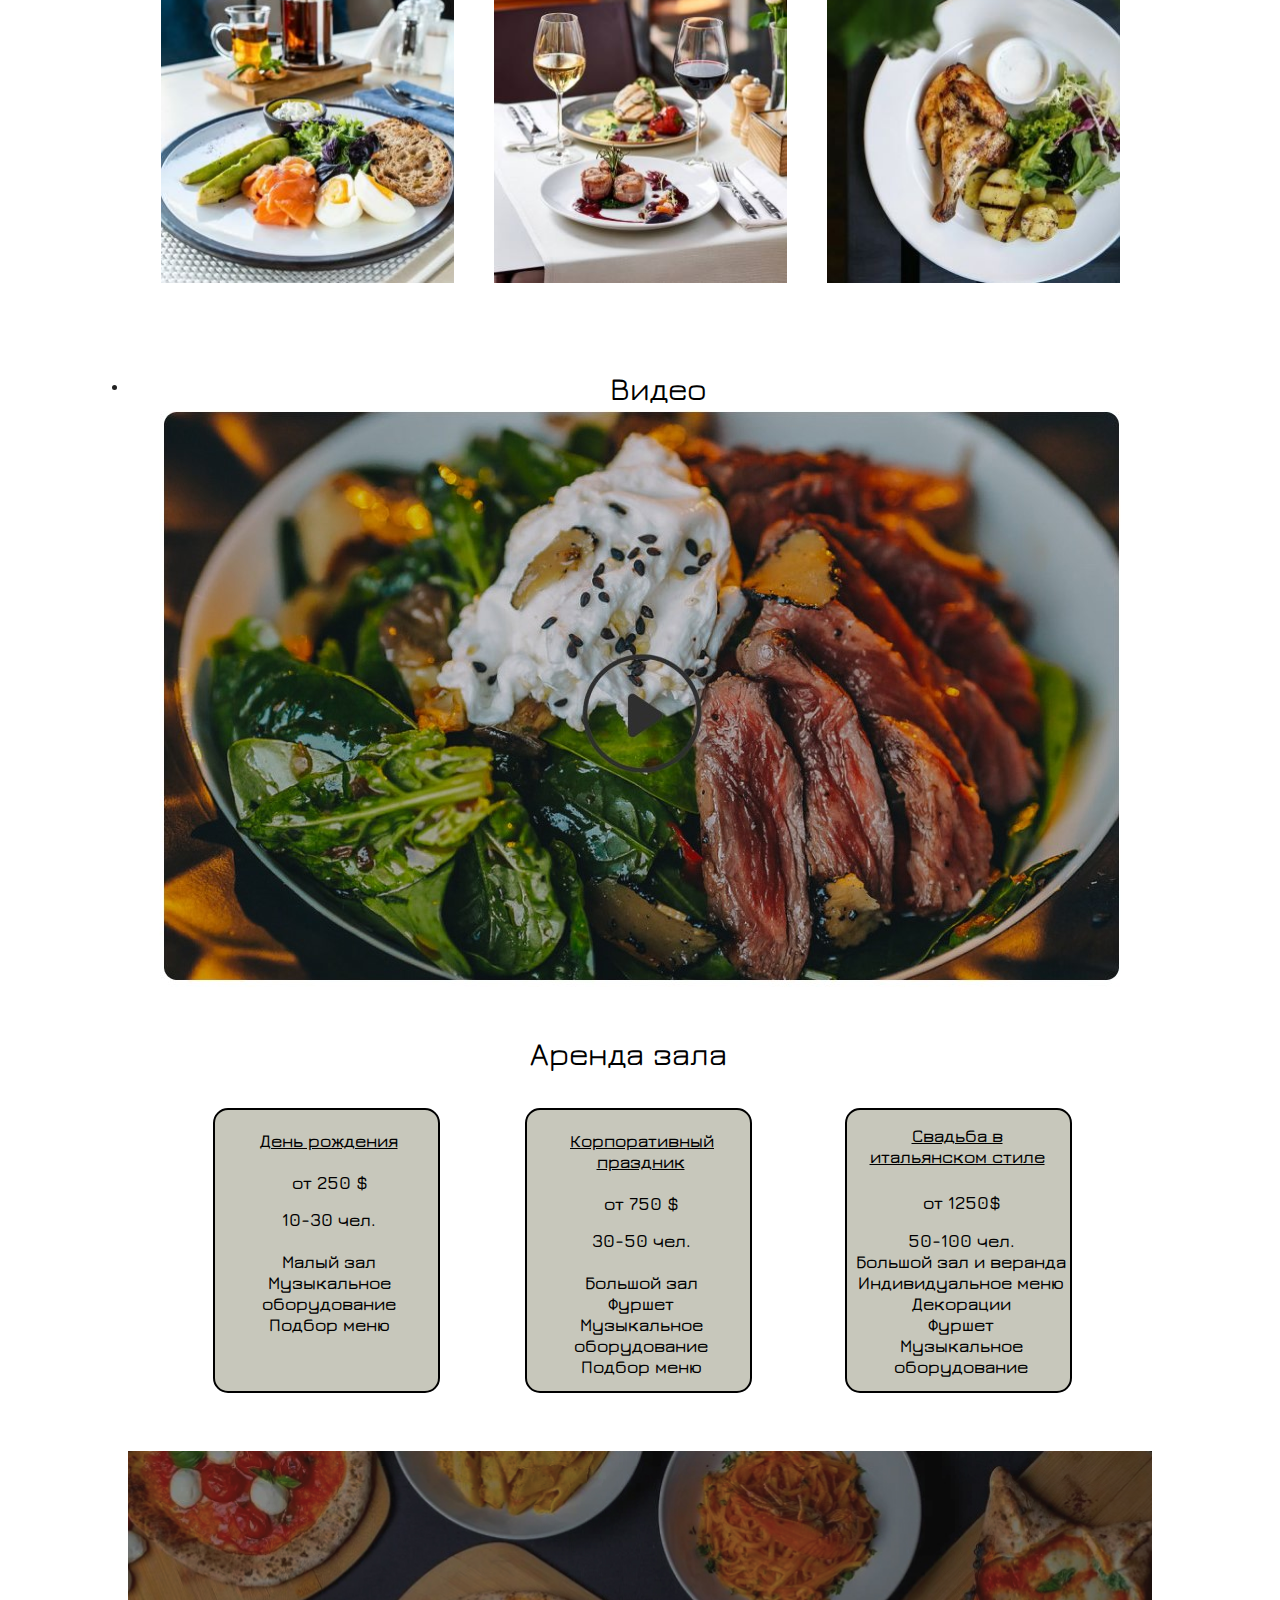
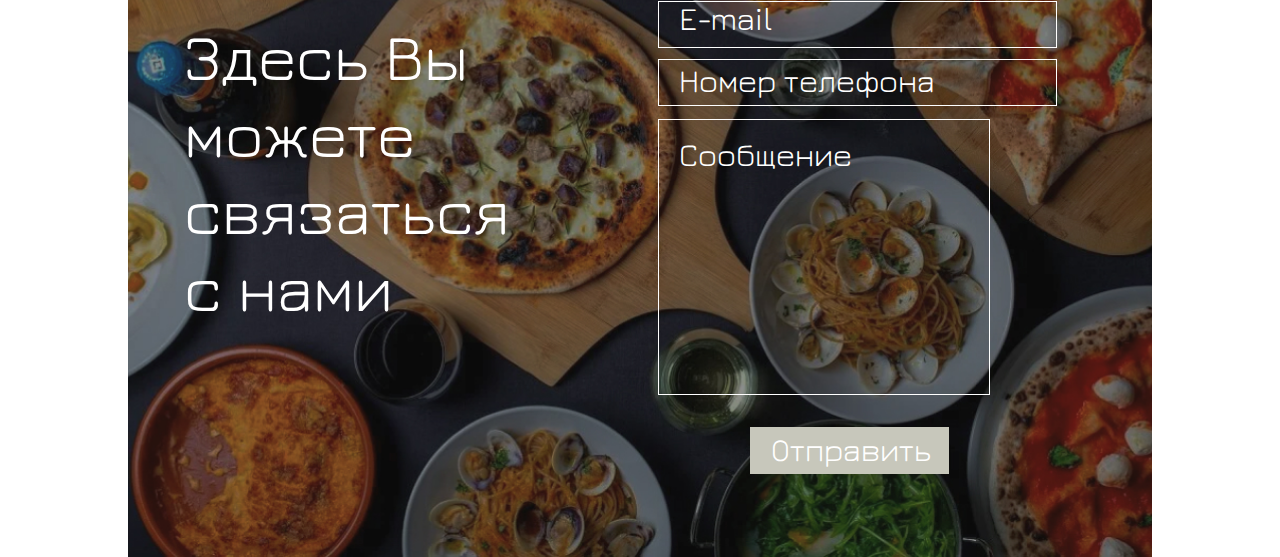
==== commit 231e689f: "feat: add connection section" ====
--- a/index.html
+++ b/index.html
@@ -44,7 +44,7 @@
 
                     <ul class="header__list">
                         <li class="header__item">
-                             <a href="#!" class="header__link">Фотогалерея</a>
+                             <a href="#footer#!" class="header__link">Фотогалерея</a>
                         </li>
                         <li class="header__item">
                             <a href="#!" class="header__link">Аренда зала</a>
@@ -223,7 +223,7 @@
             </div>
 
         </section>
- <!--
+
         <section class="connection wrapper">
         <div class="v8_2"><div class="v8_3"></div>
         <div class="v8_4"><div class="v8_5"><span class="v8_6">Сообщение</span>
@@ -231,7 +231,7 @@
         </div><div class="v8_9"><span class="v8_10">E-mail</span></div>
         <div class="v8_11"><span class="v8_12">Отправить</span></div></div>
         <div class="v8_13"><span class="v8_14">Здесь Вы можете связаться  с нами</span></div></div>
-         </section> -->  
+         </section> 
 
     </main>
     <!-- <section class="footer wrapper">
--- a/style.css
+++ b/style.css
@@ -1789,12 +1789,23 @@
   min-height: 750px;
   position: relative;
 }
+@media (max-width: 768px) {
+  .connection {
+    max-width: 768px;
+    min-height: 582px;
+  }
+}
+@media (max-width: 320px) {
+  .connection {
+    min-height: 541px;
+  }
+}
 
 /**/
 .v8_2 {
   width: 100%;
   height: 706px;
-  background: url("/assets/jpg/image 2.jpg");
+  background: url("/assets/jpg/image2.jpg");
   background-repeat: no-repeat;
   background-position: center center;
   background-size: cover;
@@ -1804,11 +1815,23 @@
   left: 0px;
   overflow: hidden;
 }
+@media (max-width: 768px) {
+  .v8_2 {
+    width: 768px;
+    height: 521px;
+  }
+}
+@media (max-width: 320px) {
+  .v8_2 {
+    background: url("/assets/jpg/image3.jpg");
+    top: 21px;
+    width: 100%;
+  }
+}
 
 .v8_3 {
   width: 100%;
   height: 706px;
-  background: url("../images/v8_3.png");
   background-repeat: no-repeat;
   background-position: center center;
   background-size: cover;
@@ -1818,11 +1841,16 @@
   left: 0px;
   overflow: hidden;
 }
+@media (max-width: 768px) {
+  .v8_3 {
+    width: 367px;
+    height: 507px;
+  }
+}
 
 .v8_4 {
   width: 432px;
   height: 532px;
-  background: url("../images/v8_4.png");
   background-repeat: no-repeat;
   background-position: center center;
   background-size: cover;
@@ -1831,6 +1859,20 @@
   top: 126px;
   left: 512px;
   overflow: hidden;
+}
+@media (max-width: 768px) {
+  .v8_4 {
+    top: 0px;
+    left: 341px;
+    width: 328px;
+  }
+}
+@media (max-width: 320px) {
+  .v8_4 {
+    top: 0px;
+    left: 137px;
+    width: 167px;
+  }
 }
 
 .v8_5 {
@@ -1847,18 +1889,44 @@
   overflow: hidden;
   border: 1px solid #FFFFFF;
 }
+@media (max-width: 768px) {
+  .v8_5 {
+    width: 232px;
+  }
+}
+@media (max-width: 320px) {
+  .v8_5 {
+    width: 132px;
+    height: 165px;
+    top: 209px;
+    left: 18px;
+  }
+}
 
 .v8_6 {
   width: 178px;
   color: rgb(255, 255, 255);
   position: absolute;
-  top: 13px;
-  left: 12px;
-  font-family: Jura;
-  font-weight: Regular;
+  top: 18px;
+  left: 17px;
+  font-family: "Jura";
+  font-weight: 400;
   font-size: 32px;
   opacity: 1;
   text-align: center;
+}
+@media (max-width: 768px) {
+  .v8_6 {
+    left: 12px;
+  }
+}
+@media (max-width: 320px) {
+  .v8_6 {
+    top: 22px;
+    left: -22px;
+    font-size: 15px;
+    line-height: 18px;
+  }
 }
 
 .v8_7 {
@@ -1875,24 +1943,49 @@
   overflow: hidden;
   border: 1px solid #FFFFFF;
 }
+@media (max-width: 768px) {
+  .v8_7 {
+    width: 301px;
+  }
+}
+@media (max-width: 320px) {
+  .v8_7 {
+    width: 126px;
+    top: 162px;
+    height: 26px;
+    left: 18px;
+  }
+}
 
 .v8_8 {
   width: 286px;
   color: rgb(255, 255, 255);
   position: relative;
-  top: 0px;
-  left: 0px;
-  font-family: Jura;
-  font-weight: Regular;
+  top: 4px;
+  left: 20px;
+  font-family: "Jura";
+  font-weight: 400;
   font-size: 32px;
   opacity: 1;
   text-align: center;
+}
+@media (max-width: 768px) {
+  .v8_8 {
+    left: 15px;
+  }
+}
+@media (max-width: 320px) {
+  .v8_8 {
+    font-size: 15px;
+    line-height: 18px;
+    top: 2px;
+    left: 4px;
+  }
 }
 
 .v8_9 {
   width: 399px;
   height: 47px;
-  background: url("../images/v8_9.png");
   background-repeat: no-repeat;
   background-position: center center;
   background-size: cover;
@@ -1903,18 +1996,47 @@
   overflow: hidden;
   border: 1px solid #FFFFFF;
 }
+@media (max-width: 768px) {
+  .v8_9 {
+    width: 298px;
+    top: 24px;
+    left: 20px;
+  }
+}
+@media (max-width: 320px) {
+  .v8_9 {
+    width: 123px;
+    top: 114px;
+    left: 20px;
+    height: 25px;
+  }
+}
 
 .v8_10 {
   width: 141px;
   color: rgb(255, 255, 255);
   position: absolute;
   top: 0px;
-  left: 11px;
-  font-family: Jura;
-  font-weight: Regular;
+  left: -4px;
+  font-family: "Jura";
+  font-weight: 400;
   font-size: 32px;
   opacity: 1;
   text-align: center;
+}
+@media (max-width: 768px) {
+  .v8_10 {
+    top: 4px;
+    left: -13px;
+  }
+}
+@media (max-width: 320px) {
+  .v8_10 {
+    font-size: 15px;
+    line-height: 18px;
+    top: 0px;
+    left: -23px;
+  }
 }
 
 .v8_11 {
@@ -1927,24 +2049,54 @@
   left: 110px;
   overflow: hidden;
 }
+@media (max-width: 768px) {
+  .v8_11 {
+    width: 151px;
+    top: 447px;
+    left: 57px;
+  }
+}
+@media (max-width: 320px) {
+  .v8_11 {
+    height: 33px;
+    width: 120px;
+    top: 401px;
+    left: 26px;
+  }
+}
 
 .v8_12 {
   width: 224px;
   color: rgb(255, 255, 255);
   position: absolute;
-  top: 0px;
-  left: 13px;
-  font-family: Jura;
-  font-weight: Regular;
+  top: 6px;
+  left: -11px;
+  font-family: "Jura";
+  font-weight: 400;
   font-size: 32px;
   opacity: 1;
   text-align: center;
+}
+@media (max-width: 768px) {
+  .v8_12 {
+    font-size: 22px;
+    top: 9px;
+    left: -38px;
+    line-height: 26px;
+  }
+}
+@media (max-width: 320px) {
+  .v8_12 {
+    font-size: 15px;
+    top: 6px;
+    left: -52px;
+    line-height: 18px;
+  }
 }
 
 .v8_13 {
   width: 448px;
   height: 425px;
-  background: url("../images/v8_13.png");
   background-repeat: no-repeat;
   background-position: center center;
   background-size: cover;
@@ -1954,18 +2106,49 @@
   left: 18px;
   overflow: hidden;
 }
+@media (max-width: 768px) {
+  .v8_13 {
+    width: 331px;
+    height: 349px;
+    top: 102px;
+  }
+}
+@media (max-width: 320px) {
+  .v8_13 {
+    left: 11px;
+    width: 140px;
+    height: 349px;
+    top: 102px;
+  }
+}
 
 .v8_14 {
   width: 372px;
   color: rgb(255, 255, 255);
   position: absolute;
-  top: 37px;
+  top: 28px;
   left: 38px;
-  font-family: Jura;
-  font-weight: Light;
+  font-family: "Jura";
+  font-weight: light;
   font-size: 65px;
+  line-height: 77px;
   opacity: 1;
   text-align: left;
+}
+@media (max-width: 768px) {
+  .v8_14 {
+    top: -18px;
+    left: 7px;
+  }
+}
+@media (max-width: 320px) {
+  .v8_14 {
+    font-size: 25px;
+    line-height: 30px;
+    top: 87px;
+    left: -1px;
+    width: 186px;
+  }
 }
 
 /*fot*/
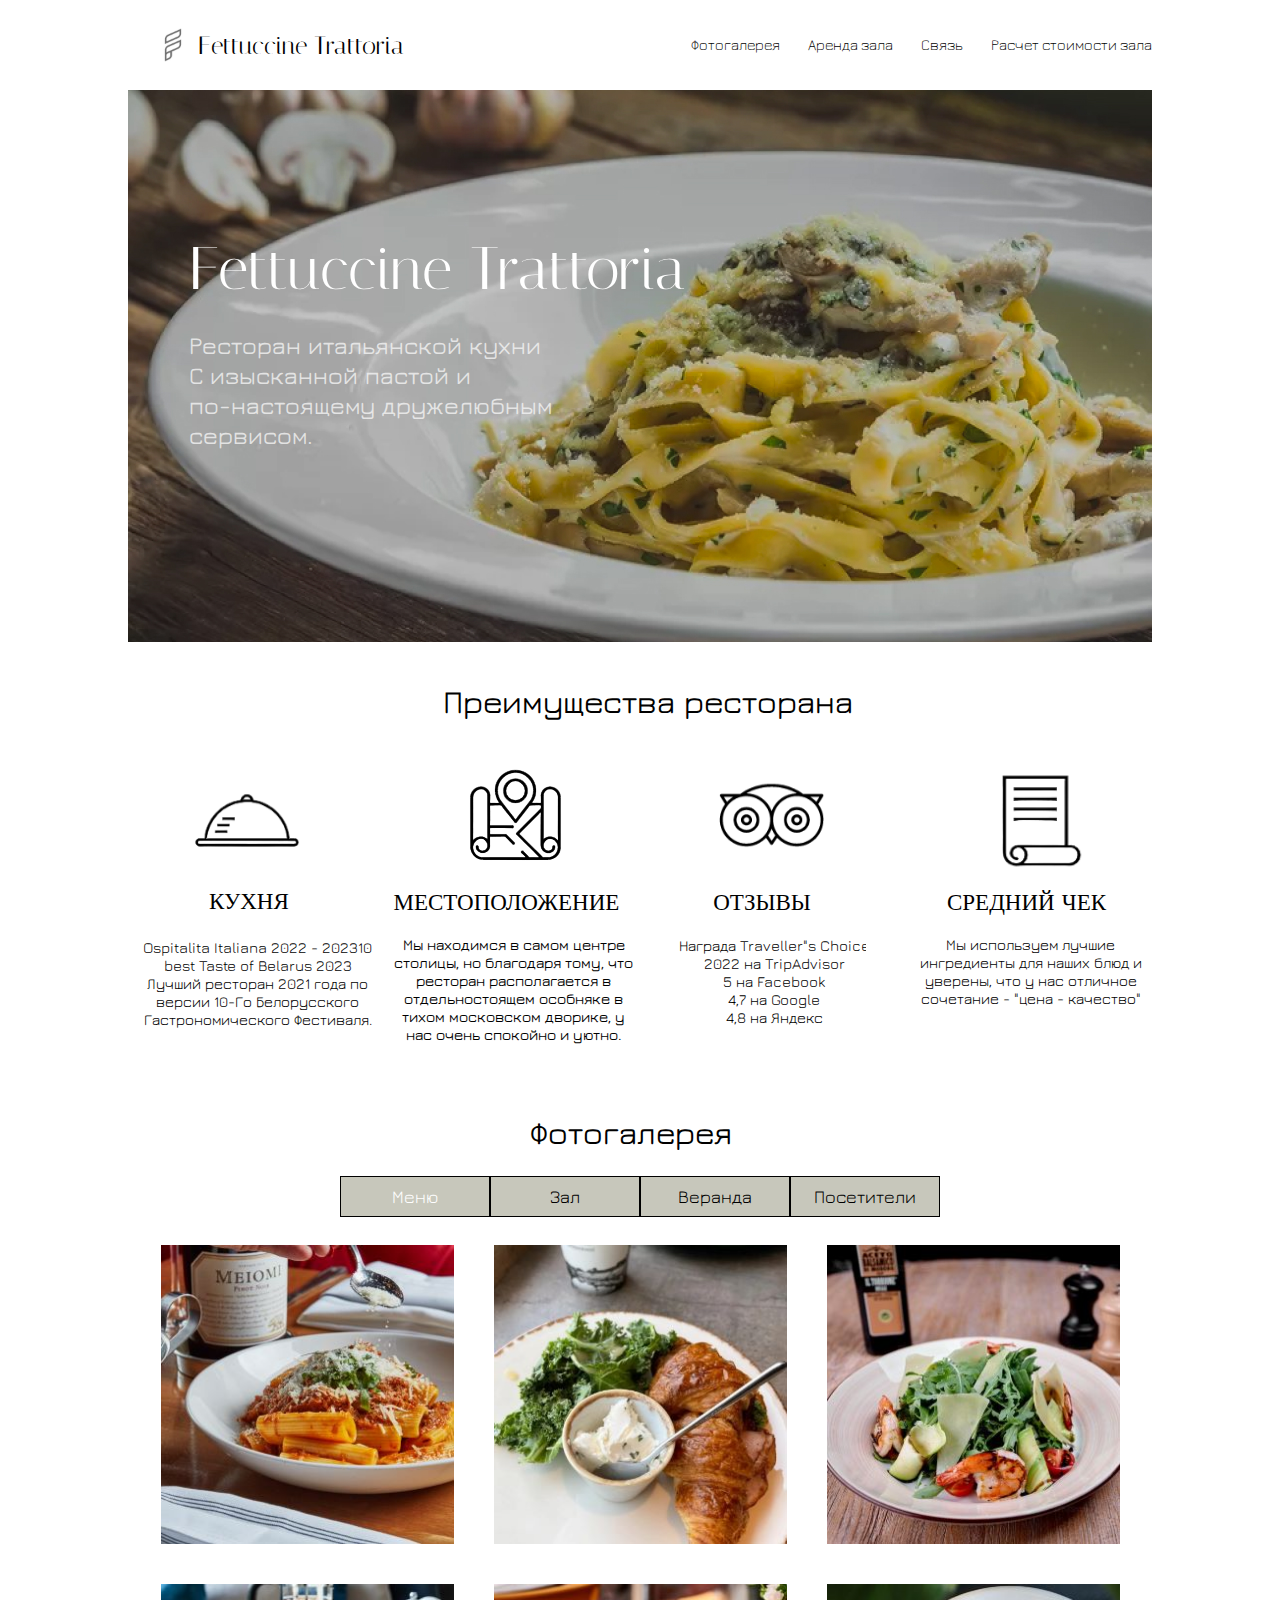
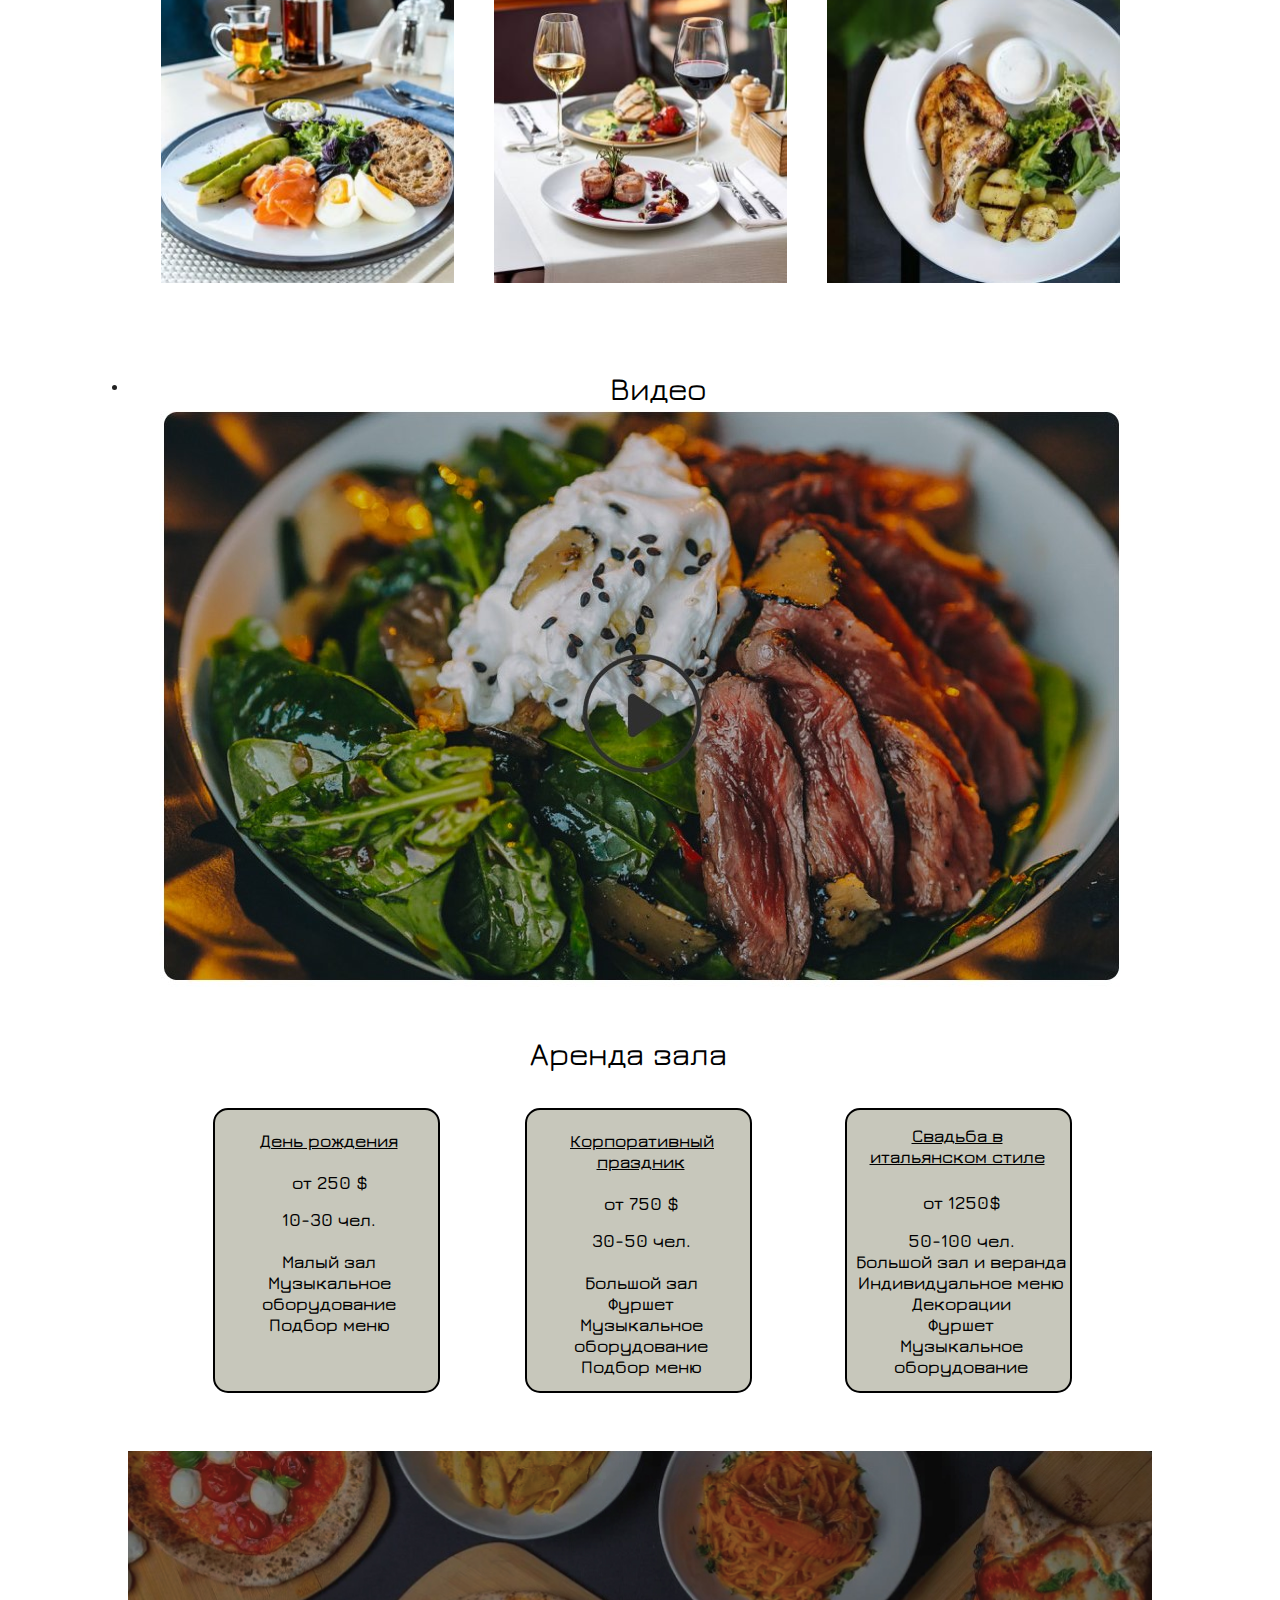
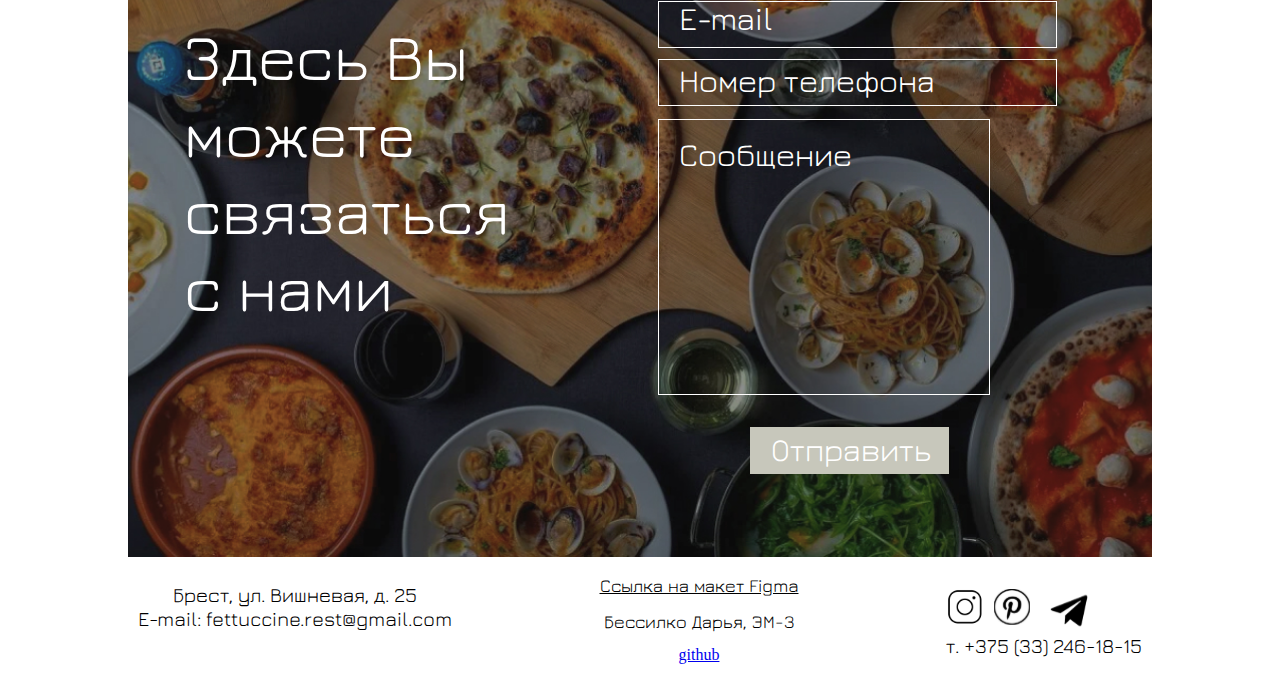
==== commit 0edc3ef7: "feat: add footer section" ====
--- a/index.html
+++ b/index.html
@@ -44,13 +44,13 @@
 
                     <ul class="header__list">
                         <li class="header__item">
-                             <a href="#footer#!" class="header__link">Фотогалерея</a>
+                             <a href="#halls" class="header__link">Фотогалерея</a>
                         </li>
                         <li class="header__item">
-                            <a href="#!" class="header__link">Аренда зала</a>
+                            <a href="#price" class="header__link">Аренда зала</a>
                         </li>
                         <li class="header__item">
-                             <a href="#!" class="header__link">Связь</a>
+                             <a href="#connection" class="header__link">Связь</a>
                          </li>
                          <li class="header__item">
                             <a href="./calc.html" class="header__link">Расчет стоимости зала</a>
@@ -269,6 +269,37 @@
         </div>
 
      </section> -->
+     <div class="footer__calc wrapper">
+        <div class="footer__first">
+            <div class="footer__one">
+                <p class="footer_one">Брест, ул. Вишневая, д. 25<br>
+                    E-mail: fettuccine.rest@gmail.com
+                </p><br>
+              
+            </div>
+     </div>
+     
+     <div><a class="footer_second" href="https://www.figma.com/file/SZW419O9ohWaNVrMdQ1dU3/%D0%A2%D1%80%D0%B0%D1%82%D1%82%D0%BE%D1%80%D0%B8%D1%8F?type=design&node-id=0-1&t=bZeBtr9lOFSIpkIM-0">Ссылка на макет Figma</a>
+        <p class="footer_second">
+        Бессилко Дарья, ЭМ-3
+    </p>
+ <a class="git" href="https://github.com/Darya3em3">github</a></div>
+    
+    <div class="footer_third">
+        <div class="footer__links">
+            <a href="#">
+                <img class="icon__inst" src="./assets/svg/inst.svg" alt="">
+            </a>
+            <a href="#">
+                <img class="icon__pin" src="./assets/svg/image4.svg" alt="">
+            </a>
+            <a href="#">
+                <img class="icon__tg" src="./assets/svg/tg.svg" alt="">
+            </a>
+        </div>
+          <p class="footer_three">т. +375 (33) 246-18-15</p>
+    </div> 
+</div>
      <script type="module" src="./script.js"></script>
 </body>
 </html>
--- a/style.css
+++ b/style.css
@@ -1805,7 +1805,7 @@
 .v8_2 {
   width: 100%;
   height: 706px;
-  background: url("/assets/jpg/image2.jpg");
+  background-image: url(./assets/jpg/image2.jpg);
   background-repeat: no-repeat;
   background-position: center center;
   background-size: cover;
@@ -1823,7 +1823,7 @@
 }
 @media (max-width: 320px) {
   .v8_2 {
-    background: url("/assets/jpg/image3.jpg");
+    background-image: url(./assets/jpg/image3.jpg);
     top: 21px;
     width: 100%;
   }
@@ -1878,7 +1878,6 @@
 .v8_5 {
   width: 332px;
   height: 276px;
-  background: url("../images/v8_5.png");
   background-repeat: no-repeat;
   background-position: center center;
   background-size: cover;
@@ -1932,7 +1931,6 @@
 .v8_7 {
   width: 399px;
   height: 47px;
-  background: url("../images/v8_7.png");
   background-repeat: no-repeat;
   background-position: center center;
   background-size: cover;
